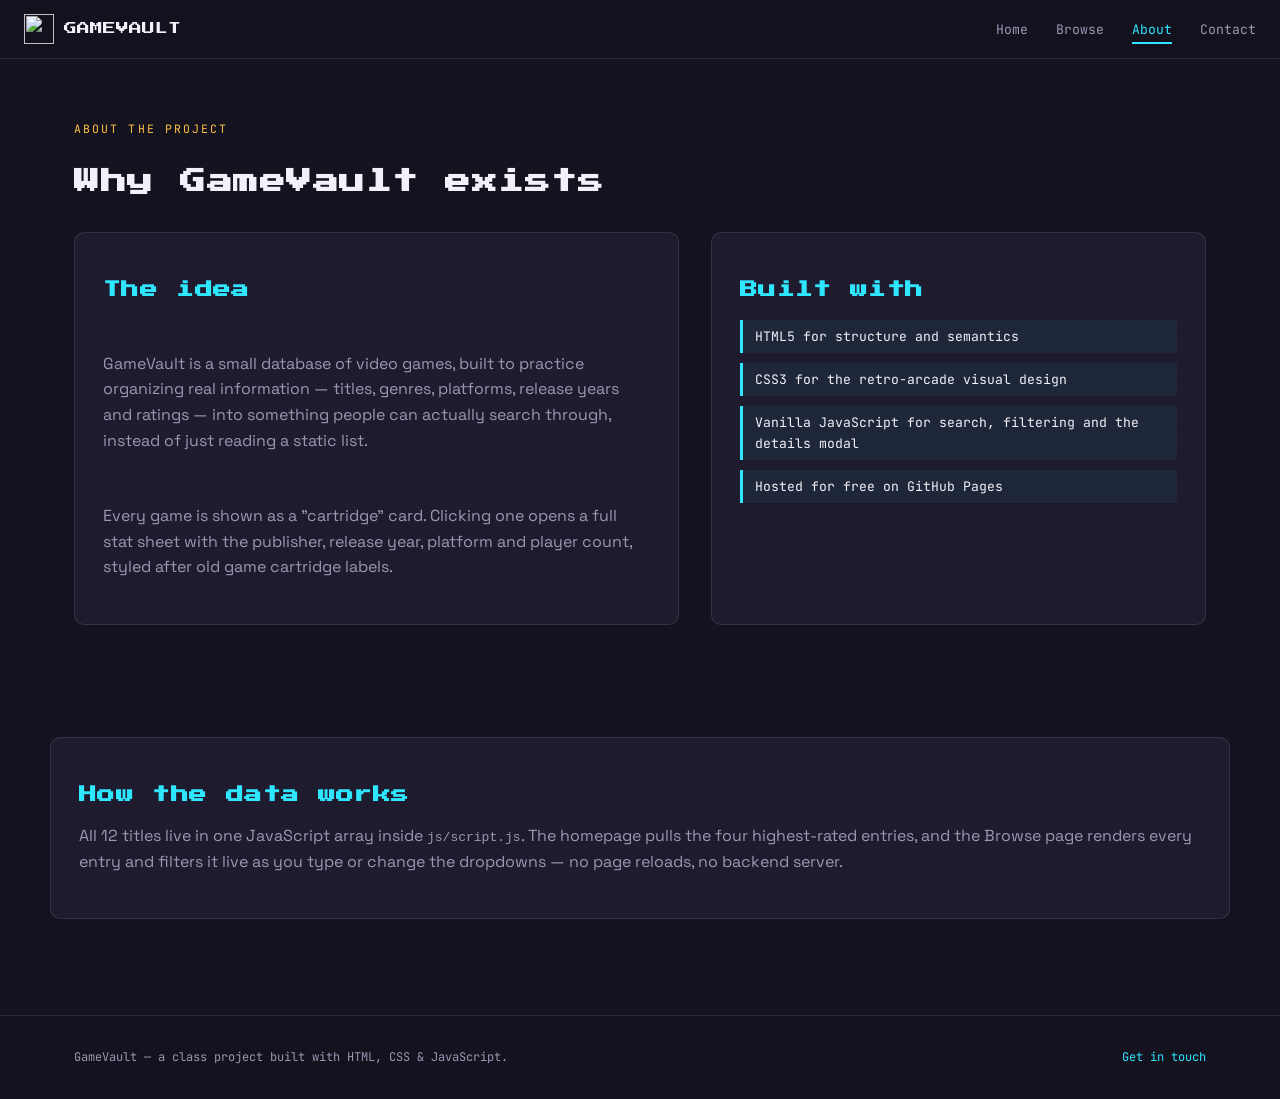
==== about.html @ 5a656e97 "Add files via upload" ====
<!DOCTYPE html>
<html lang="en">
<head>
  <meta charset="UTF-8">
  <meta name="viewport" content="width=device-width, initial-scale=1.0">
  <title>About — GameVault</title>
  <meta name="description" content="What GameVault is, how it was built, and what it's for.">
  <link rel="icon" type="image/svg+xml" href="images/favicon.svg">
  <link rel="preconnect" href="https://fonts.googleapis.com">
  <link rel="preconnect" href="https://fonts.gstatic.com" crossorigin>
  <link href="https://fonts.googleapis.com/css2?family=Press+Start+2P&family=Space+Grotesk:wght@400;500;700&family=JetBrains+Mono:wght@400;600&display=swap" rel="stylesheet">
  <link rel="stylesheet" href="style.css">
</head>
<body>

  <header class="site-header">
    <nav class="nav">
      <a class="nav-brand" href="index.html">
        <img src="images/logo.svg" alt="" width="30" height="30">
        <span>GAMEVAULT</span>
      </a>
      <button class="nav-toggle" id="nav-toggle" aria-expanded="false" aria-controls="nav-links">Menu</button>
      <ul class="nav-links" id="nav-links">
        <li><a href="index.html">Home</a></li>
        <li><a href="games.html">Browse</a></li>
        <li><a href="about.html" aria-current="page">About</a></li>
        <li><a href="contact.html">Contact</a></li>
      </ul>
    </nav>
  </header>

  <main>
    <section>
      <div class="container">
        <span class="eyebrow">About the project</span>
        <h1>Why GameVault exists</h1>

        <div class="two-col" style="margin-top: 32px;">
          <div class="panel stack">
            <h2>The idea</h2>
            <p>GameVault is a small database of video games, built to practice organizing real information — titles, genres, platforms, release years and ratings — into something people can actually search through, instead of just reading a static list.</p>
            <p>Every game is shown as a "cartridge" card. Clicking one opens a full stat sheet with the publisher, release year, platform and player count, styled after old game cartridge labels.</p>
          </div>
          <div class="panel">
            <h2>Built with</h2>
            <ul class="tech-list">
              <li>HTML5 for structure and semantics</li>
              <li>CSS3 for the retro-arcade visual design</li>
              <li>Vanilla JavaScript for search, filtering and the details modal</li>
              <li>Hosted for free on GitHub Pages</li>
            </ul>
          </div>
        </div>
      </div>
    </section>

    <section>
      <div class="container panel">
        <h2>How the data works</h2>
        <p>All 12 titles live in one JavaScript array inside <code>js/script.js</code>. The homepage pulls the four highest-rated entries, and the Browse page renders every entry and filters it live as you type or change the dropdowns — no page reloads, no backend server.</p>
      </div>
    </section>
  </main>

  <footer class="site-footer">
    <div class="container footer-row">
      <span>GameVault — a class project built with HTML, CSS &amp; JavaScript.</span>
      <a href="contact.html">Get in touch</a>
    </div>
  </footer>

  <script src="js/script.js"></script>
</body>
</html>
---- style.css ----
/* =========================================================
   GAMEVAULT — a video game database
   Design: retro-arcade cartridge catalog
   ========================================================= */

:root {
  --bg: #14121F;
  --bg-panel: #1E1B2E;
  --bg-panel-hover: #262238;
  --accent-magenta: #FF3E9A;
  --accent-cyan: #2FE6FF;
  --accent-gold: #FFC145;
  --text: #F2F0F8;
  --text-muted: #9B96B3;
  --border: rgba(242, 240, 248, 0.10);
  --font-display: 'Press Start 2P', monospace;
  --font-body: 'Space Grotesk', system-ui, sans-serif;
  --font-mono: 'JetBrains Mono', monospace;
  --radius: 10px;
}

* { box-sizing: border-box; }

.visually-hidden {
  position: absolute;
  width: 1px;
  height: 1px;
  padding: 0;
  margin: -1px;
  overflow: hidden;
  clip: rect(0, 0, 0, 0);
  white-space: nowrap;
  border: 0;
}

html { scroll-behavior: smooth; }

body {
  margin: 0;
  background: var(--bg);
  color: var(--text);
  font-family: var(--font-body);
  line-height: 1.6;
  position: relative;
  min-height: 100vh;
}

/* subtle CRT scanline atmosphere */
body::before {
  content: "";
  position: fixed;
  inset: 0;
  pointer-events: none;
  z-index: 999;
  background: repeating-linear-gradient(
    to bottom,
    rgba(255, 255, 255, 0.015) 0px,
    rgba(255, 255, 255, 0.015) 1px,
    transparent 1px,
    transparent 3px
  );
  mix-blend-mode: overlay;
}

img, svg { max-width: 100%; display: block; }

a { color: inherit; text-decoration: none; }

h1, h2, h3 {
  font-family: var(--font-display);
  line-height: 1.5;
  letter-spacing: 0.02em;
}

h1 { font-size: 1.6rem; }
h2 { font-size: 1.1rem; color: var(--accent-cyan); }
h3 { font-size: 0.85rem; }

p { color: var(--text-muted); }

.eyebrow {
  font-family: var(--font-mono);
  font-size: 0.72rem;
  letter-spacing: 0.18em;
  text-transform: uppercase;
  color: var(--accent-gold);
}

.container {
  max-width: 1180px;
  margin: 0 auto;
  padding: 0 24px;
}

/* focus visibility for keyboard users */
a:focus-visible,
button:focus-visible,
input:focus-visible,
select:focus-visible {
  outline: 2px solid var(--accent-cyan);
  outline-offset: 3px;
}

@media (prefers-reduced-motion: reduce) {
  * { animation: none !important; transition: none !important; }
  html { scroll-behavior: auto; }
}

/* ---------- Nav ---------- */
.site-header {
  position: sticky;
  top: 0;
  z-index: 100;
  background: rgba(20, 18, 31, 0.92);
  backdrop-filter: blur(6px);
  border-bottom: 1px solid var(--border);
}

.nav {
  display: flex;
  align-items: center;
  justify-content: space-between;
  padding: 14px 24px;
}

.nav-brand {
  display: flex;
  align-items: center;
  gap: 10px;
}

.nav-brand img { width: 30px; height: 30px; }

.nav-brand span {
  font-family: var(--font-display);
  font-size: 0.8rem;
  color: var(--text);
}

.nav-links {
  display: flex;
  gap: 28px;
  list-style: none;
  margin: 0;
  padding: 0;
  font-family: var(--font-mono);
  font-size: 0.82rem;
}

.nav-links a {
  color: var(--text-muted);
  padding-bottom: 4px;
  border-bottom: 2px solid transparent;
  transition: color 0.15s ease, border-color 0.15s ease;
}

.nav-links a:hover,
.nav-links a[aria-current="page"] {
  color: var(--accent-cyan);
  border-color: var(--accent-cyan);
}

.nav-toggle {
  display: none;
  background: none;
  border: 1px solid var(--border);
  border-radius: 6px;
  color: var(--text);
  padding: 6px 10px;
  font-family: var(--font-mono);
}

@media (max-width: 760px) {
  .nav-links {
    position: absolute;
    top: 100%;
    left: 0;
    right: 0;
    background: var(--bg-panel);
    flex-direction: column;
    padding: 16px 24px;
    gap: 16px;
    border-bottom: 1px solid var(--border);
    display: none;
  }
  .nav-links.open { display: flex; }
  .nav-toggle { display: inline-block; }
}

/* ---------- Hero ---------- */
.hero {
  padding: 84px 0 64px;
  position: relative;
  overflow: hidden;
}

.hero::after {
  content: "";
  position: absolute;
  top: -120px;
  right: -120px;
  width: 420px;
  height: 420px;
  background: radial-gradient(circle, rgba(255, 62, 154, 0.22), transparent 70%);
  z-index: 0;
}

.hero .container { position: relative; z-index: 1; }

.hero h1 {
  font-size: clamp(1.8rem, 4vw, 3rem);
  margin: 18px 0 20px;
}

.hero h1 .glow-magenta { color: var(--accent-magenta); }
.hero h1 .glow-cyan { color: var(--accent-cyan); }

.hero p.lead {
  max-width: 560px;
  font-size: 1.05rem;
  color: var(--text-muted);
}

.hero-actions {
  display: flex;
  gap: 16px;
  margin-top: 32px;
  flex-wrap: wrap;
}

.btn {
  font-family: var(--font-mono);
  font-size: 0.85rem;
  padding: 12px 22px;
  border-radius: 6px;
  border: 2px solid transparent;
  cursor: pointer;
  display: inline-flex;
  align-items: center;
  gap: 8px;
  transition: transform 0.15s ease, box-shadow 0.15s ease, background 0.15s ease;
}

.btn:hover { transform: translateY(-2px); }

.btn-primary {
  background: var(--accent-magenta);
  color: #14121F;
}
.btn-primary:hover { box-shadow: 0 0 24px rgba(255, 62, 154, 0.45); }

.btn-outline {
  border-color: var(--accent-cyan);
  color: var(--accent-cyan);
  background: transparent;
}
.btn-outline:hover { background: rgba(47, 230, 255, 0.08); }

.hero-stats {
  display: flex;
  gap: 36px;
  margin-top: 56px;
  flex-wrap: wrap;
}

.hero-stats div { font-family: var(--font-mono); }
.hero-stats strong {
  display: block;
  font-size: 1.6rem;
  color: var(--accent-gold);
}
.hero-stats span {
  font-size: 0.75rem;
  color: var(--text-muted);
  text-transform: uppercase;
  letter-spacing: 0.08em;
}

/* ---------- Section shell ---------- */
section { padding: 56px 0; }

.section-head {
  display: flex;
  justify-content: space-between;
  align-items: flex-end;
  gap: 20px;
  margin-bottom: 32px;
  flex-wrap: wrap;
}

/* ---------- Game cards (cartridge signature element) ---------- */
.game-grid {
  display: grid;
  grid-template-columns: repeat(auto-fill, minmax(240px, 1fr));
  gap: 22px;
}

.cartridge {
  background: var(--bg-panel);
  border: 1px solid var(--border);
  border-radius: 8px 8px 3px 3px;
  position: relative;
  overflow: hidden;
  cursor: pointer;
  transition: transform 0.18s ease, box-shadow 0.18s ease, background 0.18s ease;
  text-align: left;
  padding: 0;
  color: var(--text);
  font-family: var(--font-body);
  width: 100%;
}

.cartridge:hover,
.cartridge:focus-visible {
  transform: translateY(-6px);
  background: var(--bg-panel-hover);
  box-shadow: 0 14px 34px rgba(0, 0, 0, 0.45);
}

.cartridge-label {
  height: 92px;
  display: flex;
  align-items: center;
  justify-content: center;
  position: relative;
}

.cartridge-label::before {
  content: "";
  position: absolute;
  inset: 0;
  opacity: 0.9;
}

.cartridge-notch {
  position: absolute;
  top: 0;
  left: 50%;
  transform: translateX(-50%);
  width: 34px;
  height: 10px;
  background: var(--bg);
  border-radius: 0 0 8px 8px;
}

.cartridge-glyph {
  font-family: var(--font-display);
  font-size: 1.4rem;
  color: rgba(20, 18, 31, 0.85);
  z-index: 1;
}

.cartridge-body { padding: 16px 18px 20px; }

.cartridge-body h3 {
  margin: 0 0 6px;
  font-size: 0.92rem;
  color: var(--text);
}

.cartridge-meta {
  font-family: var(--font-mono);
  font-size: 0.7rem;
  color: var(--text-muted);
  display: flex;
  gap: 10px;
  flex-wrap: wrap;
  margin-bottom: 10px;
}

.tag {
  display: inline-block;
  font-family: var(--font-mono);
  font-size: 0.65rem;
  padding: 3px 8px;
  border-radius: 4px;
  border: 1px solid var(--border);
  color: var(--text-muted);
  text-transform: uppercase;
  letter-spacing: 0.04em;
}

.rating {
  font-family: var(--font-mono);
  font-size: 0.8rem;
  color: var(--accent-gold);
  letter-spacing: 2px;
}

/* genre color coding for the cartridge label */
.g-action { background: linear-gradient(135deg, var(--accent-magenta), #a3236a); }
.g-rpg { background: linear-gradient(135deg, var(--accent-cyan), #157c8c); }
.g-sim { background: linear-gradient(135deg, var(--accent-gold), #a3760d); }
.g-puzzle { background: linear-gradient(135deg, #8b7cf6, #4c3fa8); }
.g-shooter { background: linear-gradient(135deg, #ff6b4a, #a53a20); }
.g-party { background: linear-gradient(135deg, #4ade80, #1f7a44); }
.g-platform { background: linear-gradient(135deg, #f472b6, #a3316b); }
.g-roguelike { background: linear-gradient(135deg, #fb923c, #9a4a10); }

/* ---------- Filter / search bar (games page) ---------- */
.filter-bar {
  display: flex;
  gap: 14px;
  flex-wrap: wrap;
  margin-bottom: 30px;
  background: var(--bg-panel);
  border: 1px solid var(--border);
  border-radius: var(--radius);
  padding: 16px;
}

.filter-bar input,
.filter-bar select {
  background: var(--bg);
  border: 1px solid var(--border);
  color: var(--text);
  font-family: var(--font-mono);
  font-size: 0.85rem;
  padding: 10px 12px;
  border-radius: 6px;
}

.search-field {
  flex: 1 1 220px;
  position: relative;
}

.search-field input { width: 100%; }

.search-field::after {
  content: "›_";
  position: absolute;
  right: 14px;
  top: 50%;
  transform: translateY(-50%);
  color: var(--accent-cyan);
  font-family: var(--font-mono);
  animation: blink 1.1s steps(1) infinite;
  pointer-events: none;
}

@keyframes blink { 50% { opacity: 0; } }

.result-count {
  font-family: var(--font-mono);
  font-size: 0.78rem;
  color: var(--text-muted);
  margin-bottom: 18px;
}

.empty-state {
  text-align: center;
  padding: 60px 20px;
  color: var(--text-muted);
  font-family: var(--font-mono);
  display: none;
}

/* ---------- Modal ---------- */
.modal-overlay {
  position: fixed;
  inset: 0;
  background: rgba(10, 9, 16, 0.78);
  display: none;
  align-items: center;
  justify-content: center;
  z-index: 200;
  padding: 20px;
}

.modal-overlay.open { display: flex; }

.modal {
  background: var(--bg-panel);
  border: 1px solid var(--border);
  border-radius: var(--radius);
  max-width: 520px;
  width: 100%;
  max-height: 85vh;
  overflow-y: auto;
  padding: 28px;
  position: relative;
}

.modal-close {
  position: absolute;
  top: 14px;
  right: 14px;
  background: none;
  border: 1px solid var(--border);
  color: var(--text-muted);
  border-radius: 6px;
  width: 32px;
  height: 32px;
  cursor: pointer;
  font-family: var(--font-mono);
}

.modal-close:hover { color: var(--accent-magenta); border-color: var(--accent-magenta); }

.modal-badge {
  width: 100%;
  height: 70px;
  border-radius: 6px;
  margin-bottom: 18px;
  display: flex;
  align-items: center;
  justify-content: center;
}

.modal h3 { font-size: 1.1rem; margin-bottom: 6px; }

.modal-facts {
  display: grid;
  grid-template-columns: 1fr 1fr;
  gap: 12px;
  margin: 18px 0;
  font-family: var(--font-mono);
  font-size: 0.78rem;
}

.modal-facts dt { color: var(--text-muted); text-transform: uppercase; letter-spacing: 0.05em; font-size: 0.65rem; }
.modal-facts dd { margin: 2px 0 0; color: var(--text); }

/* ---------- About / Contact page bits ---------- */
.panel {
  background: var(--bg-panel);
  border: 1px solid var(--border);
  border-radius: var(--radius);
  padding: 28px;
}

.two-col {
  display: grid;
  grid-template-columns: 1.1fr 0.9fr;
  gap: 32px;
}

@media (max-width: 800px) {
  .two-col { grid-template-columns: 1fr; }
  .modal-facts { grid-template-columns: 1fr; }
}

.stack { display: flex; flex-direction: column; gap: 18px; }

.tech-list {
  list-style: none;
  padding: 0;
  margin: 18px 0 0;
  display: grid;
  gap: 10px;
  font-family: var(--font-mono);
  font-size: 0.82rem;
}

.tech-list li {
  border-left: 3px solid var(--accent-cyan);
  padding: 6px 12px;
  background: rgba(47, 230, 255, 0.05);
}

form.contact-form {
  display: grid;
  gap: 16px;
  margin-top: 8px;
}

.field { display: grid; gap: 6px; }

.field label {
  font-family: var(--font-mono);
  font-size: 0.75rem;
  color: var(--text-muted);
  text-transform: uppercase;
  letter-spacing: 0.05em;
}

.field input,
.field textarea {
  background: var(--bg);
  border: 1px solid var(--border);
  color: var(--text);
  font-family: var(--font-body);
  font-size: 0.95rem;
  padding: 12px 14px;
  border-radius: 6px;
  resize: vertical;
}

.form-note {
  font-family: var(--font-mono);
  font-size: 0.72rem;
  color: var(--text-muted);
  margin-top: 8px;
}

.contact-info {
  display: grid;
  gap: 18px;
}

.contact-info .item strong { display: block; color: var(--accent-gold); font-family: var(--font-mono); font-size: 0.75rem; text-transform: uppercase; letter-spacing: 0.05em; margin-bottom: 4px; }

/* ---------- Footer ---------- */
.site-footer {
  border-top: 1px solid var(--border);
  padding: 32px 0;
  margin-top: 40px;
}

.footer-row {
  display: flex;
  justify-content: space-between;
  align-items: center;
  flex-wrap: wrap;
  gap: 12px;
  font-family: var(--font-mono);
  font-size: 0.75rem;
  color: var(--text-muted);
}

.footer-row a { color: var(--accent-cyan); }
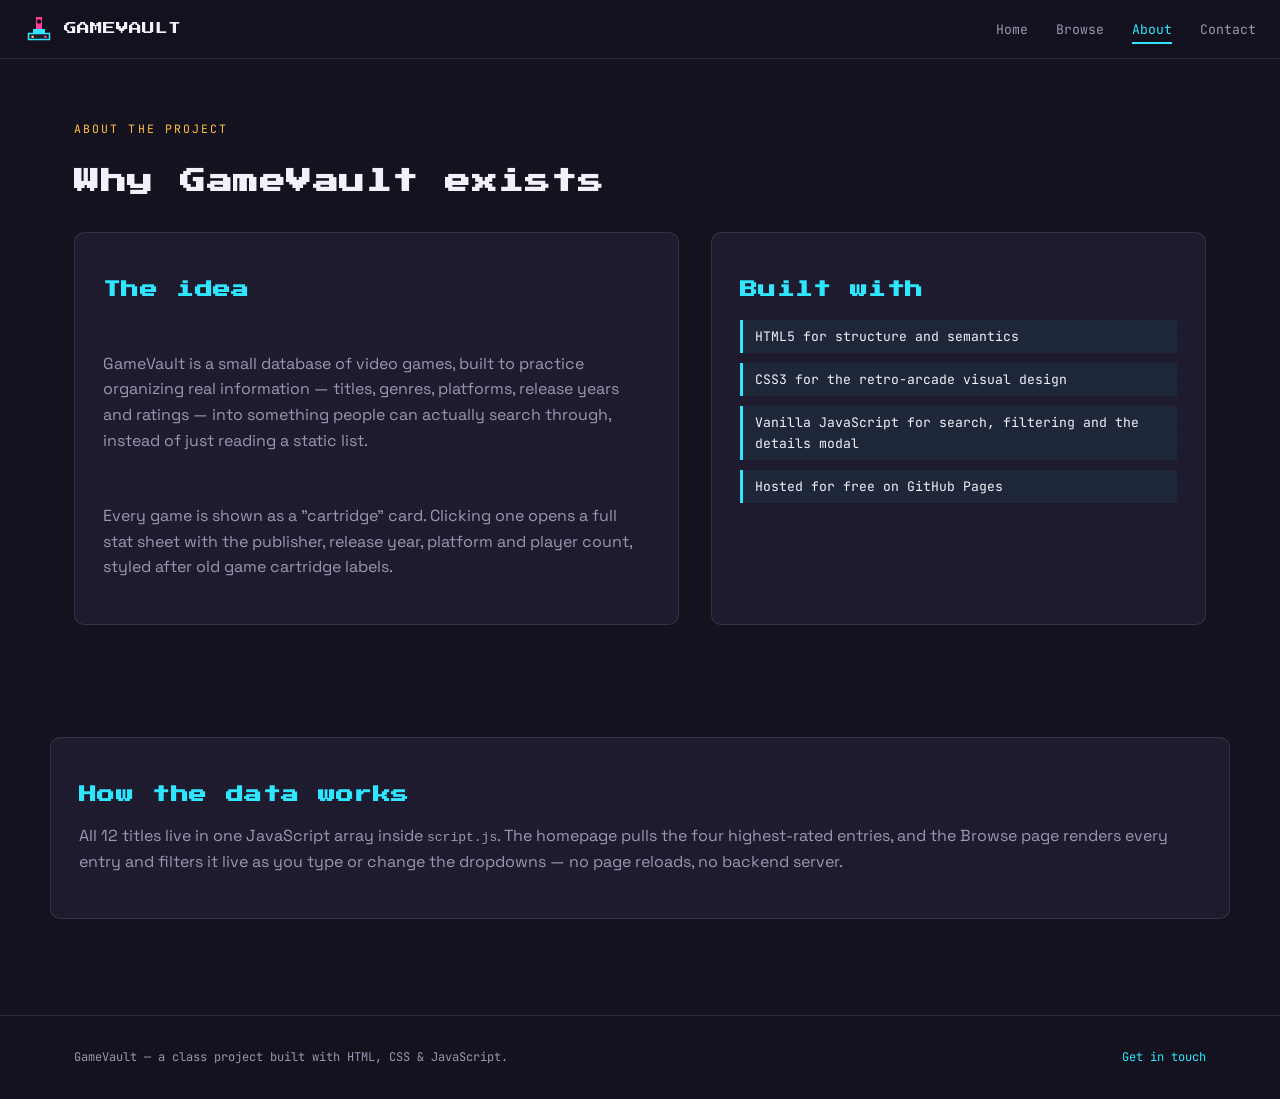
==== commit 95a79d89: "Add files via upload" ====
--- a/about.html
+++ b/about.html
@@ -5,7 +5,7 @@
   <meta name="viewport" content="width=device-width, initial-scale=1.0">
   <title>About — GameVault</title>
   <meta name="description" content="What GameVault is, how it was built, and what it's for.">
-  <link rel="icon" type="image/svg+xml" href="images/favicon.svg">
+  <link rel="icon" type="image/svg+xml" href="data:image/svg+xml,%3Csvg xmlns='http://www.w3.org/2000/svg' viewBox='0 0 40 40'%3E%3Crect width='40' height='40' fill='%2314121F'/%3E%3Crect x='16' y='4' width='8' height='16' fill='%23FF3E9A'/%3E%3Crect x='12' y='20' width='16' height='6' fill='%232FE6FF'/%3E%3Crect x='6' y='26' width='28' height='8' fill='%231E1B2E' stroke='%232FE6FF' stroke-width='2'/%3E%3Crect x='10' y='29' width='3' height='3' fill='%23FFC145'/%3E%3Crect x='27' y='29' width='3' height='3' fill='%23FF3E9A'/%3E%3C/svg%3E">
   <link rel="preconnect" href="https://fonts.googleapis.com">
   <link rel="preconnect" href="https://fonts.gstatic.com" crossorigin>
   <link href="https://fonts.googleapis.com/css2?family=Press+Start+2P&family=Space+Grotesk:wght@400;500;700&family=JetBrains+Mono:wght@400;600&display=swap" rel="stylesheet">
@@ -16,7 +16,14 @@
   <header class="site-header">
     <nav class="nav">
       <a class="nav-brand" href="index.html">
-        <img src="images/logo.svg" alt="" width="30" height="30">
+        <svg width="30" height="30" viewBox="0 0 40 40" xmlns="http://www.w3.org/2000/svg" aria-hidden="true">
+          <rect x="16" y="4" width="8" height="16" fill="#FF3E9A"/>
+          <rect x="12" y="20" width="16" height="6" fill="#2FE6FF"/>
+          <rect x="6" y="26" width="28" height="8" fill="#1E1B2E" stroke="#2FE6FF" stroke-width="2"/>
+          <rect x="10" y="29" width="3" height="3" fill="#FFC145"/>
+          <rect x="27" y="29" width="3" height="3" fill="#FF3E9A"/>
+          <circle cx="20" cy="10" r="3" fill="#14121F"/>
+        </svg>
         <span>GAMEVAULT</span>
       </a>
       <button class="nav-toggle" id="nav-toggle" aria-expanded="false" aria-controls="nav-links">Menu</button>
@@ -57,7 +64,7 @@
     <section>
       <div class="container panel">
         <h2>How the data works</h2>
-        <p>All 12 titles live in one JavaScript array inside <code>js/script.js</code>. The homepage pulls the four highest-rated entries, and the Browse page renders every entry and filters it live as you type or change the dropdowns — no page reloads, no backend server.</p>
+        <p>All 12 titles live in one JavaScript array inside <code>script.js</code>. The homepage pulls the four highest-rated entries, and the Browse page renders every entry and filters it live as you type or change the dropdowns — no page reloads, no backend server.</p>
       </div>
     </section>
   </main>
@@ -69,6 +76,6 @@
     </div>
   </footer>
 
-  <script src="js/script.js"></script>
+  <script src="script.js"></script>
 </body>
 </html>
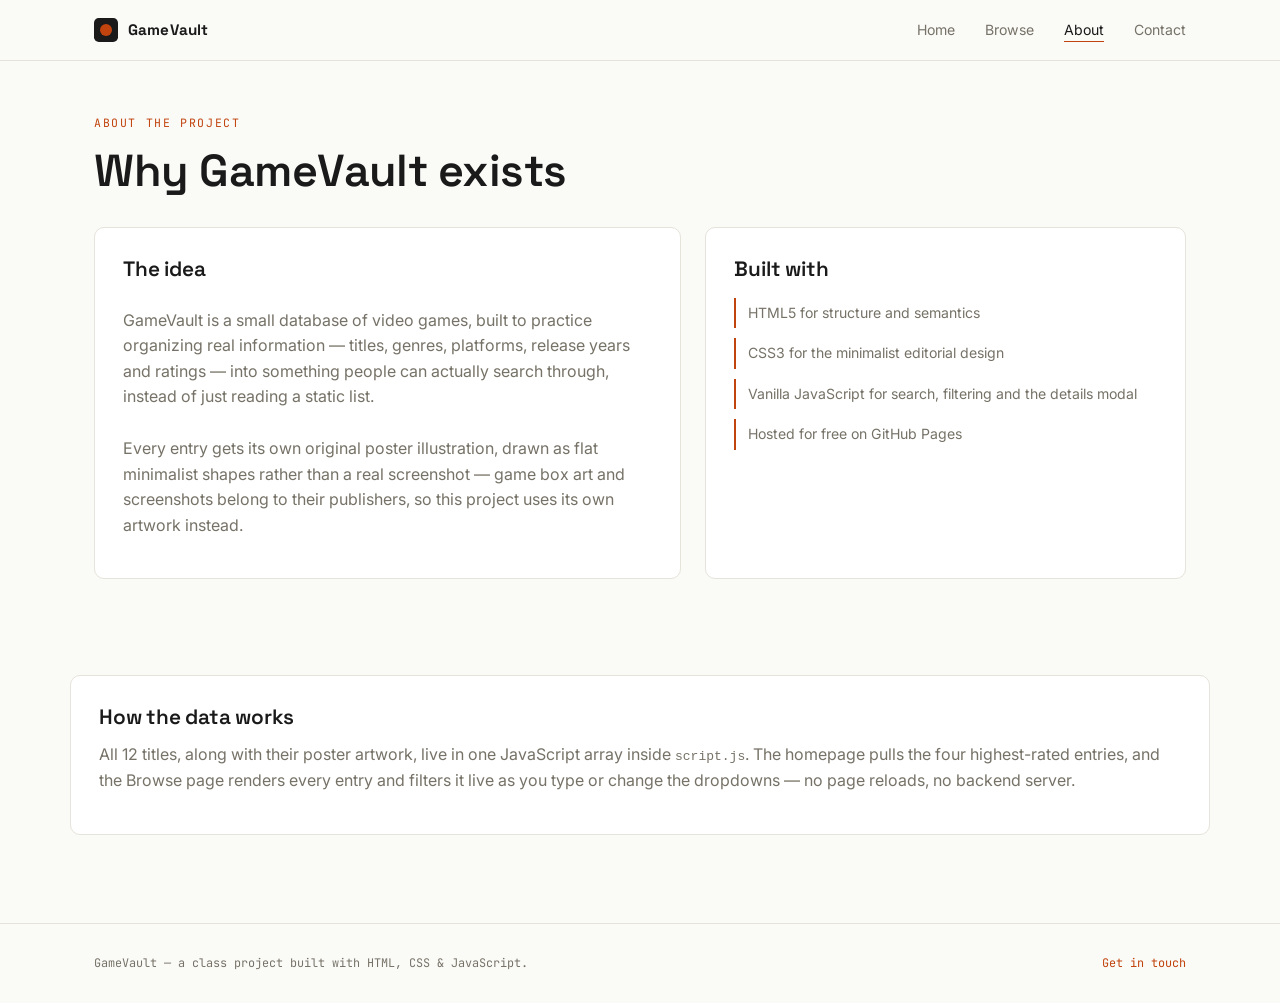
==== commit 61c1cbb4: "Add files via upload" ====
--- a/about.html
+++ b/about.html
@@ -5,10 +5,10 @@
   <meta name="viewport" content="width=device-width, initial-scale=1.0">
   <title>About — GameVault</title>
   <meta name="description" content="What GameVault is, how it was built, and what it's for.">
-  <link rel="icon" type="image/svg+xml" href="data:image/svg+xml,%3Csvg xmlns='http://www.w3.org/2000/svg' viewBox='0 0 40 40'%3E%3Crect width='40' height='40' fill='%2314121F'/%3E%3Crect x='16' y='4' width='8' height='16' fill='%23FF3E9A'/%3E%3Crect x='12' y='20' width='16' height='6' fill='%232FE6FF'/%3E%3Crect x='6' y='26' width='28' height='8' fill='%231E1B2E' stroke='%232FE6FF' stroke-width='2'/%3E%3Crect x='10' y='29' width='3' height='3' fill='%23FFC145'/%3E%3Crect x='27' y='29' width='3' height='3' fill='%23FF3E9A'/%3E%3C/svg%3E">
+  <link rel="icon" type="image/svg+xml" href="data:image/svg+xml,%3Csvg xmlns='http://www.w3.org/2000/svg' viewBox='0 0 40 40'%3E%3Crect width='40' height='40' rx='6' fill='%231A1A1A'/%3E%3Ccircle cx='20' cy='20' r='10' fill='%23C1440E'/%3E%3C/svg%3E">
   <link rel="preconnect" href="https://fonts.googleapis.com">
   <link rel="preconnect" href="https://fonts.gstatic.com" crossorigin>
-  <link href="https://fonts.googleapis.com/css2?family=Press+Start+2P&family=Space+Grotesk:wght@400;500;700&family=JetBrains+Mono:wght@400;600&display=swap" rel="stylesheet">
+  <link href="https://fonts.googleapis.com/css2?family=Inter:wght@400;500;600&family=Space+Grotesk:wght@500;600;700&family=JetBrains+Mono:wght@400;500&display=swap" rel="stylesheet">
   <link rel="stylesheet" href="style.css">
 </head>
 <body>
@@ -16,15 +16,11 @@
   <header class="site-header">
     <nav class="nav">
       <a class="nav-brand" href="index.html">
-        <svg width="30" height="30" viewBox="0 0 40 40" xmlns="http://www.w3.org/2000/svg" aria-hidden="true">
-          <rect x="16" y="4" width="8" height="16" fill="#FF3E9A"/>
-          <rect x="12" y="20" width="16" height="6" fill="#2FE6FF"/>
-          <rect x="6" y="26" width="28" height="8" fill="#1E1B2E" stroke="#2FE6FF" stroke-width="2"/>
-          <rect x="10" y="29" width="3" height="3" fill="#FFC145"/>
-          <rect x="27" y="29" width="3" height="3" fill="#FF3E9A"/>
-          <circle cx="20" cy="10" r="3" fill="#14121F"/>
+        <svg viewBox="0 0 40 40" xmlns="http://www.w3.org/2000/svg" aria-hidden="true">
+          <rect width="40" height="40" rx="8" fill="#1A1A1A"/>
+          <circle cx="20" cy="20" r="10" fill="#C1440E"/>
         </svg>
-        <span>GAMEVAULT</span>
+        <span>GameVault</span>
       </a>
       <button class="nav-toggle" id="nav-toggle" aria-expanded="false" aria-controls="nav-links">Menu</button>
       <ul class="nav-links" id="nav-links">
@@ -42,17 +38,17 @@
         <span class="eyebrow">About the project</span>
         <h1>Why GameVault exists</h1>
 
-        <div class="two-col" style="margin-top: 32px;">
+        <div class="two-col" style="margin-top: 28px;">
           <div class="panel stack">
             <h2>The idea</h2>
             <p>GameVault is a small database of video games, built to practice organizing real information — titles, genres, platforms, release years and ratings — into something people can actually search through, instead of just reading a static list.</p>
-            <p>Every game is shown as a "cartridge" card. Clicking one opens a full stat sheet with the publisher, release year, platform and player count, styled after old game cartridge labels.</p>
+            <p>Every entry gets its own original poster illustration, drawn as flat minimalist shapes rather than a real screenshot — game box art and screenshots belong to their publishers, so this project uses its own artwork instead.</p>
           </div>
           <div class="panel">
             <h2>Built with</h2>
             <ul class="tech-list">
               <li>HTML5 for structure and semantics</li>
-              <li>CSS3 for the retro-arcade visual design</li>
+              <li>CSS3 for the minimalist editorial design</li>
               <li>Vanilla JavaScript for search, filtering and the details modal</li>
               <li>Hosted for free on GitHub Pages</li>
             </ul>
@@ -64,7 +60,7 @@
     <section>
       <div class="container panel">
         <h2>How the data works</h2>
-        <p>All 12 titles live in one JavaScript array inside <code>script.js</code>. The homepage pulls the four highest-rated entries, and the Browse page renders every entry and filters it live as you type or change the dropdowns — no page reloads, no backend server.</p>
+        <p>All 12 titles, along with their poster artwork, live in one JavaScript array inside <code>script.js</code>. The homepage pulls the four highest-rated entries, and the Browse page renders every entry and filters it live as you type or change the dropdowns — no page reloads, no backend server.</p>
       </div>
     </section>
   </main>
--- a/style.css
+++ b/style.css
@@ -1,22 +1,19 @@
 /* =========================================================
-   GAMEVAULT — a video game database
-   Design: retro-arcade cartridge catalog
+   GAMEVAULT — minimalist edition
+   Editorial poster-gallery design
    ========================================================= */
 
 :root {
-  --bg: #14121F;
-  --bg-panel: #1E1B2E;
-  --bg-panel-hover: #262238;
-  --accent-magenta: #FF3E9A;
-  --accent-cyan: #2FE6FF;
-  --accent-gold: #FFC145;
-  --text: #F2F0F8;
-  --text-muted: #9B96B3;
-  --border: rgba(242, 240, 248, 0.10);
-  --font-display: 'Press Start 2P', monospace;
-  --font-body: 'Space Grotesk', system-ui, sans-serif;
+  --bg: #FAFAF7;
+  --surface: #FFFFFF;
+  --ink: #1A1A1A;
+  --muted: #767267;
+  --accent: #C1440E;
+  --border: #E6E3DA;
+  --font-display: 'Space Grotesk', system-ui, sans-serif;
+  --font-body: 'Inter', system-ui, -apple-system, sans-serif;
   --font-mono: 'JetBrains Mono', monospace;
-  --radius: 10px;
+  --radius: 6px;
 }
 
 * { box-sizing: border-box; }
@@ -38,66 +35,50 @@
 body {
   margin: 0;
   background: var(--bg);
-  color: var(--text);
+  color: var(--ink);
   font-family: var(--font-body);
   line-height: 1.6;
-  position: relative;
   min-height: 100vh;
 }
 
-/* subtle CRT scanline atmosphere */
-body::before {
-  content: "";
-  position: fixed;
-  inset: 0;
-  pointer-events: none;
-  z-index: 999;
-  background: repeating-linear-gradient(
-    to bottom,
-    rgba(255, 255, 255, 0.015) 0px,
-    rgba(255, 255, 255, 0.015) 1px,
-    transparent 1px,
-    transparent 3px
-  );
-  mix-blend-mode: overlay;
-}
-
 img, svg { max-width: 100%; display: block; }
-
 a { color: inherit; text-decoration: none; }
 
 h1, h2, h3 {
   font-family: var(--font-display);
-  line-height: 1.5;
-  letter-spacing: 0.02em;
-}
-
-h1 { font-size: 1.6rem; }
-h2 { font-size: 1.1rem; color: var(--accent-cyan); }
-h3 { font-size: 0.85rem; }
-
-p { color: var(--text-muted); }
+  font-weight: 600;
+  line-height: 1.25;
+  letter-spacing: -0.01em;
+  margin: 0 0 12px;
+}
+
+h1 { font-size: clamp(1.9rem, 3.6vw, 2.8rem); }
+h2 { font-size: 1.3rem; }
+h3 { font-size: 1rem; }
+
+p { color: var(--muted); margin: 0 0 12px; }
 
 .eyebrow {
   font-family: var(--font-mono);
   font-size: 0.72rem;
-  letter-spacing: 0.18em;
+  letter-spacing: 0.14em;
   text-transform: uppercase;
-  color: var(--accent-gold);
+  color: var(--accent);
+  display: inline-block;
+  margin-bottom: 10px;
 }
 
 .container {
-  max-width: 1180px;
+  max-width: 1140px;
   margin: 0 auto;
   padding: 0 24px;
 }
 
-/* focus visibility for keyboard users */
 a:focus-visible,
 button:focus-visible,
 input:focus-visible,
 select:focus-visible {
-  outline: 2px solid var(--accent-cyan);
+  outline: 2px solid var(--accent);
   outline-offset: 3px;
 }
 
@@ -111,7 +92,7 @@
   position: sticky;
   top: 0;
   z-index: 100;
-  background: rgba(20, 18, 31, 0.92);
+  background: rgba(250, 250, 247, 0.92);
   backdrop-filter: blur(6px);
   border-bottom: 1px solid var(--border);
 }
@@ -120,7 +101,9 @@
   display: flex;
   align-items: center;
   justify-content: space-between;
-  padding: 14px 24px;
+  padding: 18px 24px;
+  max-width: 1140px;
+  margin: 0 auto;
 }
 
 .nav-brand {
@@ -129,45 +112,46 @@
   gap: 10px;
 }
 
-.nav-brand img { width: 30px; height: 30px; }
+.nav-brand svg { width: 24px; height: 24px; }
 
 .nav-brand span {
   font-family: var(--font-display);
-  font-size: 0.8rem;
-  color: var(--text);
+  font-weight: 700;
+  font-size: 0.95rem;
+  letter-spacing: 0.01em;
 }
 
 .nav-links {
   display: flex;
-  gap: 28px;
+  gap: 30px;
   list-style: none;
   margin: 0;
   padding: 0;
-  font-family: var(--font-mono);
-  font-size: 0.82rem;
+  font-size: 0.88rem;
 }
 
 .nav-links a {
-  color: var(--text-muted);
-  padding-bottom: 4px;
-  border-bottom: 2px solid transparent;
+  color: var(--muted);
+  padding-bottom: 3px;
+  border-bottom: 1px solid transparent;
   transition: color 0.15s ease, border-color 0.15s ease;
 }
 
 .nav-links a:hover,
 .nav-links a[aria-current="page"] {
-  color: var(--accent-cyan);
-  border-color: var(--accent-cyan);
+  color: var(--ink);
+  border-color: var(--accent);
 }
 
 .nav-toggle {
   display: none;
   background: none;
   border: 1px solid var(--border);
-  border-radius: 6px;
-  color: var(--text);
-  padding: 6px 10px;
-  font-family: var(--font-mono);
+  border-radius: var(--radius);
+  color: var(--ink);
+  padding: 6px 12px;
+  font-family: var(--font-body);
+  font-size: 0.85rem;
 }
 
 @media (max-width: 760px) {
@@ -176,9 +160,9 @@
     top: 100%;
     left: 0;
     right: 0;
-    background: var(--bg-panel);
+    background: var(--surface);
     flex-direction: column;
-    padding: 16px 24px;
+    padding: 18px 24px;
     gap: 16px;
     border-bottom: 1px solid var(--border);
     display: none;
@@ -188,271 +172,171 @@
 }
 
 /* ---------- Hero ---------- */
-.hero {
-  padding: 84px 0 64px;
-  position: relative;
-  overflow: hidden;
-}
-
-.hero::after {
-  content: "";
-  position: absolute;
-  top: -120px;
-  right: -120px;
-  width: 420px;
-  height: 420px;
-  background: radial-gradient(circle, rgba(255, 62, 154, 0.22), transparent 70%);
-  z-index: 0;
-}
-
-.hero .container { position: relative; z-index: 1; }
-
-.hero h1 {
-  font-size: clamp(1.8rem, 4vw, 3rem);
-  margin: 18px 0 20px;
-}
-
-.hero h1 .glow-magenta { color: var(--accent-magenta); }
-.hero h1 .glow-cyan { color: var(--accent-cyan); }
+.hero { padding: 72px 0 56px; }
+
+.hero h1 { max-width: 640px; }
 
 .hero p.lead {
-  max-width: 560px;
+  max-width: 520px;
   font-size: 1.05rem;
-  color: var(--text-muted);
 }
 
 .hero-actions {
   display: flex;
-  gap: 16px;
-  margin-top: 32px;
+  gap: 14px;
+  margin-top: 28px;
   flex-wrap: wrap;
 }
 
 .btn {
-  font-family: var(--font-mono);
-  font-size: 0.85rem;
-  padding: 12px 22px;
-  border-radius: 6px;
-  border: 2px solid transparent;
+  font-family: var(--font-body);
+  font-weight: 500;
+  font-size: 0.9rem;
+  padding: 11px 22px;
+  border-radius: var(--radius);
+  border: 1px solid transparent;
   cursor: pointer;
   display: inline-flex;
   align-items: center;
   gap: 8px;
-  transition: transform 0.15s ease, box-shadow 0.15s ease, background 0.15s ease;
-}
-
-.btn:hover { transform: translateY(-2px); }
+  transition: background 0.15s ease, color 0.15s ease, border-color 0.15s ease;
+}
 
 .btn-primary {
-  background: var(--accent-magenta);
-  color: #14121F;
-}
-.btn-primary:hover { box-shadow: 0 0 24px rgba(255, 62, 154, 0.45); }
+  background: var(--ink);
+  color: var(--bg);
+}
+.btn-primary:hover { background: var(--accent); }
 
 .btn-outline {
-  border-color: var(--accent-cyan);
-  color: var(--accent-cyan);
+  border-color: var(--border);
+  color: var(--ink);
   background: transparent;
 }
-.btn-outline:hover { background: rgba(47, 230, 255, 0.08); }
+.btn-outline:hover { border-color: var(--ink); }
 
 .hero-stats {
   display: flex;
-  gap: 36px;
-  margin-top: 56px;
+  gap: 40px;
+  margin-top: 48px;
   flex-wrap: wrap;
-}
-
-.hero-stats div { font-family: var(--font-mono); }
-.hero-stats strong {
+  border-top: 1px solid var(--border);
+  padding-top: 24px;
+}
+
+.hero-stats div strong {
   display: block;
-  font-size: 1.6rem;
-  color: var(--accent-gold);
-}
-.hero-stats span {
-  font-size: 0.75rem;
-  color: var(--text-muted);
-  text-transform: uppercase;
-  letter-spacing: 0.08em;
+  font-family: var(--font-display);
+  font-size: 1.4rem;
+}
+.hero-stats div span {
+  font-size: 0.78rem;
+  color: var(--muted);
 }
 
 /* ---------- Section shell ---------- */
-section { padding: 56px 0; }
+section { padding: 48px 0; }
 
 .section-head {
   display: flex;
   justify-content: space-between;
   align-items: flex-end;
   gap: 20px;
-  margin-bottom: 32px;
+  margin-bottom: 28px;
   flex-wrap: wrap;
 }
 
-/* ---------- Game cards (cartridge signature element) ---------- */
+.section-head h2 { margin: 0; }
+
+/* ---------- Poster cards ---------- */
 .game-grid {
   display: grid;
-  grid-template-columns: repeat(auto-fill, minmax(240px, 1fr));
-  gap: 22px;
-}
-
-.cartridge {
-  background: var(--bg-panel);
+  grid-template-columns: repeat(auto-fill, minmax(220px, 1fr));
+  gap: 26px 22px;
+}
+
+.poster-card {
+  background: none;
+  border: none;
+  padding: 0;
+  text-align: left;
+  cursor: pointer;
+  font-family: var(--font-body);
+  color: var(--ink);
+  width: 100%;
+}
+
+.poster-frame {
+  aspect-ratio: 3 / 4;
+  border-radius: var(--radius);
+  overflow: hidden;
   border: 1px solid var(--border);
-  border-radius: 8px 8px 3px 3px;
-  position: relative;
-  overflow: hidden;
-  cursor: pointer;
-  transition: transform 0.18s ease, box-shadow 0.18s ease, background 0.18s ease;
-  text-align: left;
-  padding: 0;
-  color: var(--text);
-  font-family: var(--font-body);
-  width: 100%;
-}
-
-.cartridge:hover,
-.cartridge:focus-visible {
-  transform: translateY(-6px);
-  background: var(--bg-panel-hover);
-  box-shadow: 0 14px 34px rgba(0, 0, 0, 0.45);
-}
-
-.cartridge-label {
-  height: 92px;
+  transition: transform 0.18s ease, box-shadow 0.18s ease;
+}
+
+.poster-frame svg { width: 100%; height: 100%; }
+
+.poster-card:hover .poster-frame,
+.poster-card:focus-visible .poster-frame {
+  transform: translateY(-4px);
+  box-shadow: 0 10px 28px rgba(26, 26, 26, 0.12);
+}
+
+.poster-info { padding: 12px 2px 0; }
+
+.poster-info h3 {
+  font-size: 0.92rem;
+  font-weight: 600;
+  margin: 0 0 4px;
+}
+
+.poster-meta {
+  font-family: var(--font-mono);
+  font-size: 0.72rem;
+  color: var(--muted);
   display: flex;
   align-items: center;
-  justify-content: center;
-  position: relative;
-}
-
-.cartridge-label::before {
-  content: "";
-  position: absolute;
-  inset: 0;
-  opacity: 0.9;
-}
-
-.cartridge-notch {
-  position: absolute;
-  top: 0;
-  left: 50%;
-  transform: translateX(-50%);
-  width: 34px;
-  height: 10px;
-  background: var(--bg);
-  border-radius: 0 0 8px 8px;
-}
-
-.cartridge-glyph {
-  font-family: var(--font-display);
-  font-size: 1.4rem;
-  color: rgba(20, 18, 31, 0.85);
-  z-index: 1;
-}
-
-.cartridge-body { padding: 16px 18px 20px; }
-
-.cartridge-body h3 {
-  margin: 0 0 6px;
-  font-size: 0.92rem;
-  color: var(--text);
-}
-
-.cartridge-meta {
-  font-family: var(--font-mono);
-  font-size: 0.7rem;
-  color: var(--text-muted);
-  display: flex;
-  gap: 10px;
+  gap: 8px;
   flex-wrap: wrap;
-  margin-bottom: 10px;
-}
-
-.tag {
-  display: inline-block;
-  font-family: var(--font-mono);
-  font-size: 0.65rem;
-  padding: 3px 8px;
-  border-radius: 4px;
-  border: 1px solid var(--border);
-  color: var(--text-muted);
-  text-transform: uppercase;
-  letter-spacing: 0.04em;
-}
-
-.rating {
-  font-family: var(--font-mono);
-  font-size: 0.8rem;
-  color: var(--accent-gold);
-  letter-spacing: 2px;
-}
-
-/* genre color coding for the cartridge label */
-.g-action { background: linear-gradient(135deg, var(--accent-magenta), #a3236a); }
-.g-rpg { background: linear-gradient(135deg, var(--accent-cyan), #157c8c); }
-.g-sim { background: linear-gradient(135deg, var(--accent-gold), #a3760d); }
-.g-puzzle { background: linear-gradient(135deg, #8b7cf6, #4c3fa8); }
-.g-shooter { background: linear-gradient(135deg, #ff6b4a, #a53a20); }
-.g-party { background: linear-gradient(135deg, #4ade80, #1f7a44); }
-.g-platform { background: linear-gradient(135deg, #f472b6, #a3316b); }
-.g-roguelike { background: linear-gradient(135deg, #fb923c, #9a4a10); }
-
-/* ---------- Filter / search bar (games page) ---------- */
+}
+
+.poster-meta .rating { color: var(--accent); }
+
+/* ---------- Filter bar ---------- */
 .filter-bar {
   display: flex;
-  gap: 14px;
+  gap: 12px;
   flex-wrap: wrap;
-  margin-bottom: 30px;
-  background: var(--bg-panel);
-  border: 1px solid var(--border);
-  border-radius: var(--radius);
-  padding: 16px;
+  margin-bottom: 26px;
+  padding-bottom: 22px;
+  border-bottom: 1px solid var(--border);
 }
 
 .filter-bar input,
 .filter-bar select {
-  background: var(--bg);
+  background: var(--surface);
   border: 1px solid var(--border);
-  color: var(--text);
-  font-family: var(--font-mono);
-  font-size: 0.85rem;
+  color: var(--ink);
+  font-family: var(--font-body);
+  font-size: 0.88rem;
   padding: 10px 12px;
-  border-radius: 6px;
-}
-
-.search-field {
-  flex: 1 1 220px;
-  position: relative;
-}
-
+  border-radius: var(--radius);
+}
+
+.search-field { flex: 1 1 220px; }
 .search-field input { width: 100%; }
 
-.search-field::after {
-  content: "›_";
-  position: absolute;
-  right: 14px;
-  top: 50%;
-  transform: translateY(-50%);
-  color: var(--accent-cyan);
-  font-family: var(--font-mono);
-  animation: blink 1.1s steps(1) infinite;
-  pointer-events: none;
-}
-
-@keyframes blink { 50% { opacity: 0; } }
-
 .result-count {
   font-family: var(--font-mono);
-  font-size: 0.78rem;
-  color: var(--text-muted);
-  margin-bottom: 18px;
+  font-size: 0.76rem;
+  color: var(--muted);
+  margin-bottom: 20px;
 }
 
 .empty-state {
   text-align: center;
   padding: 60px 20px;
-  color: var(--text-muted);
-  font-family: var(--font-mono);
+  color: var(--muted);
   display: none;
 }
 
@@ -460,7 +344,7 @@
 .modal-overlay {
   position: fixed;
   inset: 0;
-  background: rgba(10, 9, 16, 0.78);
+  background: rgba(26, 26, 26, 0.55);
   display: none;
   align-items: center;
   justify-content: center;
@@ -471,69 +355,84 @@
 .modal-overlay.open { display: flex; }
 
 .modal {
-  background: var(--bg-panel);
-  border: 1px solid var(--border);
-  border-radius: var(--radius);
+  background: var(--surface);
+  border-radius: 10px;
   max-width: 520px;
   width: 100%;
   max-height: 85vh;
   overflow-y: auto;
-  padding: 28px;
   position: relative;
-}
+  display: grid;
+  grid-template-columns: 160px 1fr;
+  gap: 0;
+}
+
+@media (max-width: 560px) {
+  .modal { grid-template-columns: 1fr; }
+}
+
+.modal-poster {
+  aspect-ratio: 3 / 4;
+}
+.modal-poster svg { width: 100%; height: 100%; }
+
+.modal-body { padding: 26px 26px 26px 20px; position: relative; }
 
 .modal-close {
   position: absolute;
-  top: 14px;
-  right: 14px;
-  background: none;
+  top: 12px;
+  right: 12px;
+  background: var(--surface);
   border: 1px solid var(--border);
-  color: var(--text-muted);
-  border-radius: 6px;
-  width: 32px;
-  height: 32px;
+  color: var(--muted);
+  border-radius: 50%;
+  width: 30px;
+  height: 30px;
   cursor: pointer;
-  font-family: var(--font-mono);
-}
-
-.modal-close:hover { color: var(--accent-magenta); border-color: var(--accent-magenta); }
-
-.modal-badge {
-  width: 100%;
-  height: 70px;
-  border-radius: 6px;
-  margin-bottom: 18px;
-  display: flex;
-  align-items: center;
-  justify-content: center;
-}
-
-.modal h3 { font-size: 1.1rem; margin-bottom: 6px; }
+  font-size: 0.85rem;
+}
+.modal-close:hover { color: var(--accent); border-color: var(--accent); }
+
+.modal-body h3 { font-size: 1.15rem; margin: 4px 0 6px; padding-right: 30px; }
+
+.modal-body .rating {
+  font-family: var(--font-mono);
+  color: var(--accent);
+  font-size: 0.85rem;
+  margin-bottom: 10px;
+}
 
 .modal-facts {
   display: grid;
   grid-template-columns: 1fr 1fr;
   gap: 12px;
-  margin: 18px 0;
-  font-family: var(--font-mono);
-  font-size: 0.78rem;
-}
-
-.modal-facts dt { color: var(--text-muted); text-transform: uppercase; letter-spacing: 0.05em; font-size: 0.65rem; }
-.modal-facts dd { margin: 2px 0 0; color: var(--text); }
-
-/* ---------- About / Contact page bits ---------- */
+  margin: 16px 0 0;
+  font-size: 0.82rem;
+  border-top: 1px solid var(--border);
+  padding-top: 16px;
+}
+
+.modal-facts dt {
+  font-family: var(--font-mono);
+  color: var(--muted);
+  text-transform: uppercase;
+  letter-spacing: 0.04em;
+  font-size: 0.65rem;
+}
+.modal-facts dd { margin: 2px 0 0; color: var(--ink); }
+
+/* ---------- About / Contact ---------- */
 .panel {
-  background: var(--bg-panel);
+  background: var(--surface);
   border: 1px solid var(--border);
-  border-radius: var(--radius);
+  border-radius: 10px;
   padding: 28px;
 }
 
 .two-col {
   display: grid;
   grid-template-columns: 1.1fr 0.9fr;
-  gap: 32px;
+  gap: 24px;
 }
 
 @media (max-width: 800px) {
@@ -541,22 +440,21 @@
   .modal-facts { grid-template-columns: 1fr; }
 }
 
-.stack { display: flex; flex-direction: column; gap: 18px; }
+.stack { display: flex; flex-direction: column; gap: 14px; }
 
 .tech-list {
   list-style: none;
   padding: 0;
-  margin: 18px 0 0;
+  margin: 16px 0 0;
   display: grid;
   gap: 10px;
-  font-family: var(--font-mono);
-  font-size: 0.82rem;
+  font-size: 0.88rem;
 }
 
 .tech-list li {
-  border-left: 3px solid var(--accent-cyan);
-  padding: 6px 12px;
-  background: rgba(47, 230, 255, 0.05);
+  border-left: 2px solid var(--accent);
+  padding: 4px 12px;
+  color: var(--muted);
 }
 
 form.contact-form {
@@ -569,8 +467,8 @@
 
 .field label {
   font-family: var(--font-mono);
-  font-size: 0.75rem;
-  color: var(--text-muted);
+  font-size: 0.72rem;
+  color: var(--muted);
   text-transform: uppercase;
   letter-spacing: 0.05em;
 }
@@ -579,32 +477,37 @@
 .field textarea {
   background: var(--bg);
   border: 1px solid var(--border);
-  color: var(--text);
+  color: var(--ink);
   font-family: var(--font-body);
   font-size: 0.95rem;
   padding: 12px 14px;
-  border-radius: 6px;
+  border-radius: var(--radius);
   resize: vertical;
 }
 
 .form-note {
   font-family: var(--font-mono);
   font-size: 0.72rem;
-  color: var(--text-muted);
-  margin-top: 8px;
-}
-
-.contact-info {
-  display: grid;
-  gap: 18px;
-}
-
-.contact-info .item strong { display: block; color: var(--accent-gold); font-family: var(--font-mono); font-size: 0.75rem; text-transform: uppercase; letter-spacing: 0.05em; margin-bottom: 4px; }
+  color: var(--muted);
+  margin-top: 6px;
+}
+
+.contact-info { display: grid; gap: 18px; }
+
+.contact-info .item strong {
+  display: block;
+  color: var(--accent);
+  font-family: var(--font-mono);
+  font-size: 0.72rem;
+  text-transform: uppercase;
+  letter-spacing: 0.05em;
+  margin-bottom: 4px;
+}
 
 /* ---------- Footer ---------- */
 .site-footer {
   border-top: 1px solid var(--border);
-  padding: 32px 0;
+  padding: 30px 0;
   margin-top: 40px;
 }
 
@@ -615,8 +518,8 @@
   flex-wrap: wrap;
   gap: 12px;
   font-family: var(--font-mono);
-  font-size: 0.75rem;
-  color: var(--text-muted);
-}
-
-.footer-row a { color: var(--accent-cyan); }
+  font-size: 0.74rem;
+  color: var(--muted);
+}
+
+.footer-row a { color: var(--accent); }
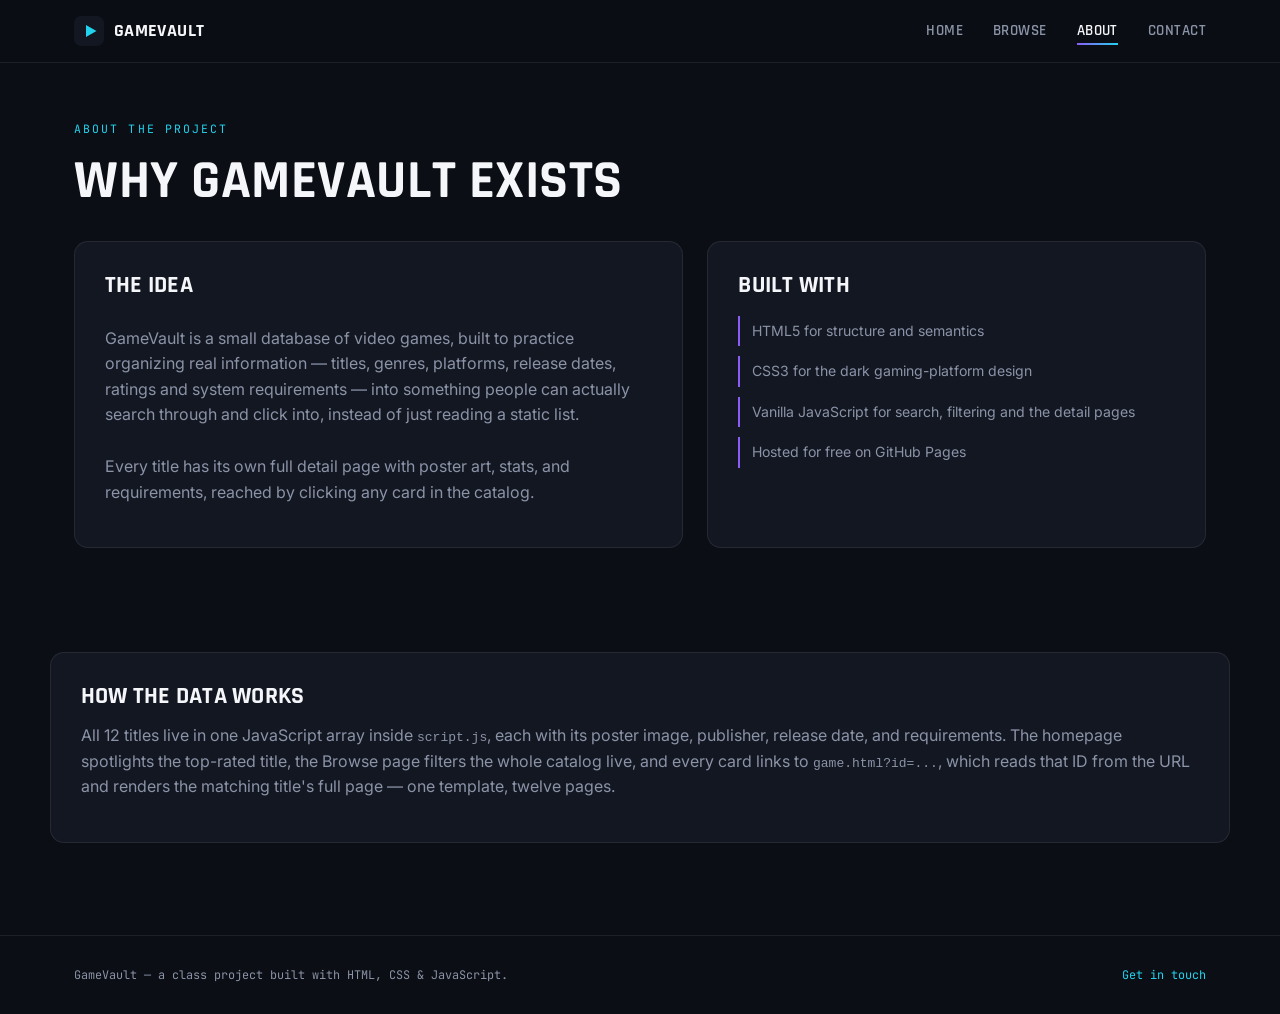
==== commit b13c3569: "Add files via upload" ====
--- a/about.html
+++ b/about.html
@@ -5,10 +5,10 @@
   <meta name="viewport" content="width=device-width, initial-scale=1.0">
   <title>About — GameVault</title>
   <meta name="description" content="What GameVault is, how it was built, and what it's for.">
-  <link rel="icon" type="image/svg+xml" href="data:image/svg+xml,%3Csvg xmlns='http://www.w3.org/2000/svg' viewBox='0 0 40 40'%3E%3Crect width='40' height='40' rx='6' fill='%231A1A1A'/%3E%3Ccircle cx='20' cy='20' r='10' fill='%23C1440E'/%3E%3C/svg%3E">
+  <link rel="icon" type="image/svg+xml" href="data:image/svg+xml,%3Csvg xmlns='http://www.w3.org/2000/svg' viewBox='0 0 40 40'%3E%3Crect width='40' height='40' rx='9' fill='%230B0E14'/%3E%3Cpolygon points='16,12 30,20 16,28' fill='%2322D3EE'/%3E%3C/svg%3E">
   <link rel="preconnect" href="https://fonts.googleapis.com">
   <link rel="preconnect" href="https://fonts.gstatic.com" crossorigin>
-  <link href="https://fonts.googleapis.com/css2?family=Inter:wght@400;500;600&family=Space+Grotesk:wght@500;600;700&family=JetBrains+Mono:wght@400;500&display=swap" rel="stylesheet">
+  <link href="https://fonts.googleapis.com/css2?family=Inter:wght@400;500;600&family=Rajdhani:wght@600;700&family=JetBrains+Mono:wght@400;500&display=swap" rel="stylesheet">
   <link rel="stylesheet" href="style.css">
 </head>
 <body>
@@ -17,8 +17,8 @@
     <nav class="nav">
       <a class="nav-brand" href="index.html">
         <svg viewBox="0 0 40 40" xmlns="http://www.w3.org/2000/svg" aria-hidden="true">
-          <rect width="40" height="40" rx="8" fill="#1A1A1A"/>
-          <circle cx="20" cy="20" r="10" fill="#C1440E"/>
+          <rect width="40" height="40" rx="9" fill="#131722"/>
+          <polygon points="16,12 30,20 16,28" fill="#22D3EE"/>
         </svg>
         <span>GameVault</span>
       </a>
@@ -41,15 +41,15 @@
         <div class="two-col" style="margin-top: 28px;">
           <div class="panel stack">
             <h2>The idea</h2>
-            <p>GameVault is a small database of video games, built to practice organizing real information — titles, genres, platforms, release years and ratings — into something people can actually search through, instead of just reading a static list.</p>
-            <p>Every entry gets its own original poster illustration, drawn as flat minimalist shapes rather than a real screenshot — game box art and screenshots belong to their publishers, so this project uses its own artwork instead.</p>
+            <p>GameVault is a small database of video games, built to practice organizing real information — titles, genres, platforms, release dates, ratings and system requirements — into something people can actually search through and click into, instead of just reading a static list.</p>
+            <p>Every title has its own full detail page with poster art, stats, and requirements, reached by clicking any card in the catalog.</p>
           </div>
           <div class="panel">
             <h2>Built with</h2>
             <ul class="tech-list">
               <li>HTML5 for structure and semantics</li>
-              <li>CSS3 for the minimalist editorial design</li>
-              <li>Vanilla JavaScript for search, filtering and the details modal</li>
+              <li>CSS3 for the dark gaming-platform design</li>
+              <li>Vanilla JavaScript for search, filtering and the detail pages</li>
               <li>Hosted for free on GitHub Pages</li>
             </ul>
           </div>
@@ -60,7 +60,7 @@
     <section>
       <div class="container panel">
         <h2>How the data works</h2>
-        <p>All 12 titles, along with their poster artwork, live in one JavaScript array inside <code>script.js</code>. The homepage pulls the four highest-rated entries, and the Browse page renders every entry and filters it live as you type or change the dropdowns — no page reloads, no backend server.</p>
+        <p>All 12 titles live in one JavaScript array inside <code>script.js</code>, each with its poster image, publisher, release date, and requirements. The homepage spotlights the top-rated title, the Browse page filters the whole catalog live, and every card links to <code>game.html?id=...</code>, which reads that ID from the URL and renders the matching title's full page — one template, twelve pages.</p>
       </div>
     </section>
   </main>
--- a/style.css
+++ b/style.css
@@ -1,19 +1,23 @@
 /* =========================================================
-   GAMEVAULT — minimalist edition
-   Editorial poster-gallery design
+   GAMEVAULT — gaming platform edition
+   Dark, high-contrast catalog with a spotlight hero
    ========================================================= */
 
 :root {
-  --bg: #FAFAF7;
-  --surface: #FFFFFF;
-  --ink: #1A1A1A;
-  --muted: #767267;
-  --accent: #C1440E;
-  --border: #E6E3DA;
-  --font-display: 'Space Grotesk', system-ui, sans-serif;
+  --bg: #0B0E14;
+  --surface: #131722;
+  --surface-2: #1A2030;
+  --ink: #F5F6FA;
+  --muted: #8B93A7;
+  --accent-violet: #8B5CF6;
+  --accent-cyan: #22D3EE;
+  --accent-pink: #F472B6;
+  --border: rgba(255, 255, 255, 0.08);
+  --gradient: linear-gradient(90deg, var(--accent-violet), var(--accent-cyan));
+  --font-display: 'Rajdhani', sans-serif;
   --font-body: 'Inter', system-ui, -apple-system, sans-serif;
   --font-mono: 'JetBrains Mono', monospace;
-  --radius: 6px;
+  --radius: 10px;
 }
 
 * { box-sizing: border-box; }
@@ -46,30 +50,37 @@
 
 h1, h2, h3 {
   font-family: var(--font-display);
-  font-weight: 600;
-  line-height: 1.25;
-  letter-spacing: -0.01em;
+  font-weight: 700;
+  line-height: 1.15;
+  letter-spacing: 0.01em;
   margin: 0 0 12px;
 }
 
-h1 { font-size: clamp(1.9rem, 3.6vw, 2.8rem); }
-h2 { font-size: 1.3rem; }
-h3 { font-size: 1rem; }
+h1 { font-size: clamp(2.1rem, 4.4vw, 3.4rem); text-transform: uppercase; }
+h2 { font-size: 1.5rem; text-transform: uppercase; }
+h3 { font-size: 1.1rem; }
 
 p { color: var(--muted); margin: 0 0 12px; }
 
+.gradient-text {
+  background: var(--gradient);
+  -webkit-background-clip: text;
+  background-clip: text;
+  color: transparent;
+}
+
 .eyebrow {
   font-family: var(--font-mono);
   font-size: 0.72rem;
-  letter-spacing: 0.14em;
-  text-transform: uppercase;
-  color: var(--accent);
+  letter-spacing: 0.18em;
+  text-transform: uppercase;
+  color: var(--accent-cyan);
   display: inline-block;
-  margin-bottom: 10px;
+  margin-bottom: 12px;
 }
 
 .container {
-  max-width: 1140px;
+  max-width: 1180px;
   margin: 0 auto;
   padding: 0 24px;
 }
@@ -78,7 +89,7 @@
 button:focus-visible,
 input:focus-visible,
 select:focus-visible {
-  outline: 2px solid var(--accent);
+  outline: 2px solid var(--accent-cyan);
   outline-offset: 3px;
 }
 
@@ -92,8 +103,8 @@
   position: sticky;
   top: 0;
   z-index: 100;
-  background: rgba(250, 250, 247, 0.92);
-  backdrop-filter: blur(6px);
+  background: rgba(11, 14, 20, 0.9);
+  backdrop-filter: blur(8px);
   border-bottom: 1px solid var(--border);
 }
 
@@ -101,8 +112,8 @@
   display: flex;
   align-items: center;
   justify-content: space-between;
-  padding: 18px 24px;
-  max-width: 1140px;
+  padding: 16px 24px;
+  max-width: 1180px;
   margin: 0 auto;
 }
 
@@ -112,13 +123,14 @@
   gap: 10px;
 }
 
-.nav-brand svg { width: 24px; height: 24px; }
+.nav-brand svg { width: 30px; height: 30px; }
 
 .nav-brand span {
   font-family: var(--font-display);
   font-weight: 700;
-  font-size: 0.95rem;
-  letter-spacing: 0.01em;
+  font-size: 1.15rem;
+  letter-spacing: 0.02em;
+  text-transform: uppercase;
 }
 
 .nav-links {
@@ -127,20 +139,25 @@
   list-style: none;
   margin: 0;
   padding: 0;
-  font-size: 0.88rem;
+  font-family: var(--font-display);
+  font-weight: 600;
+  font-size: 0.92rem;
+  letter-spacing: 0.03em;
+  text-transform: uppercase;
 }
 
 .nav-links a {
   color: var(--muted);
   padding-bottom: 3px;
-  border-bottom: 1px solid transparent;
+  border-bottom: 2px solid transparent;
   transition: color 0.15s ease, border-color 0.15s ease;
 }
 
 .nav-links a:hover,
 .nav-links a[aria-current="page"] {
   color: var(--ink);
-  border-color: var(--accent);
+  border-image: var(--gradient) 1;
+  border-bottom: 2px solid var(--accent-cyan);
 }
 
 .nav-toggle {
@@ -154,7 +171,7 @@
   font-size: 0.85rem;
 }
 
-@media (max-width: 760px) {
+@media (max-width: 800px) {
   .nav-links {
     position: absolute;
     top: 100%;
@@ -171,71 +188,146 @@
   .nav-toggle { display: inline-block; }
 }
 
-/* ---------- Hero ---------- */
-.hero { padding: 72px 0 56px; }
-
-.hero h1 { max-width: 640px; }
-
-.hero p.lead {
-  max-width: 520px;
-  font-size: 1.05rem;
-}
+/* ---------- Hero / Spotlight ---------- */
+.hero {
+  padding: 56px 0 60px;
+  border-bottom: 1px solid var(--border);
+  overflow: hidden;
+}
+
+.spotlight {
+  display: grid;
+  grid-template-columns: 1.1fr 0.9fr;
+  gap: 40px;
+  align-items: center;
+}
+
+@media (max-width: 860px) {
+  .spotlight { grid-template-columns: 1fr; }
+}
+
+.spotlight h1 { margin-bottom: 16px; }
+
+.spotlight p.lead { max-width: 480px; font-size: 1.02rem; }
 
 .hero-actions {
   display: flex;
   gap: 14px;
-  margin-top: 28px;
+  margin-top: 26px;
   flex-wrap: wrap;
 }
 
 .btn {
-  font-family: var(--font-body);
-  font-weight: 500;
-  font-size: 0.9rem;
-  padding: 11px 22px;
+  font-family: var(--font-display);
+  font-weight: 600;
+  font-size: 0.92rem;
+  letter-spacing: 0.03em;
+  text-transform: uppercase;
+  padding: 12px 24px;
   border-radius: var(--radius);
   border: 1px solid transparent;
   cursor: pointer;
   display: inline-flex;
   align-items: center;
   gap: 8px;
-  transition: background 0.15s ease, color 0.15s ease, border-color 0.15s ease;
+  transition: transform 0.15s ease, box-shadow 0.15s ease, border-color 0.15s ease, background 0.15s ease;
 }
 
 .btn-primary {
-  background: var(--ink);
-  color: var(--bg);
-}
-.btn-primary:hover { background: var(--accent); }
+  background: var(--gradient);
+  color: #0B0E14;
+}
+.btn-primary:hover { box-shadow: 0 0 26px rgba(139, 92, 246, 0.45); transform: translateY(-2px); }
 
 .btn-outline {
   border-color: var(--border);
   color: var(--ink);
   background: transparent;
 }
-.btn-outline:hover { border-color: var(--ink); }
+.btn-outline:hover { border-color: var(--accent-cyan); color: var(--accent-cyan); }
 
 .hero-stats {
   display: flex;
-  gap: 40px;
-  margin-top: 48px;
+  gap: 34px;
+  margin-top: 40px;
   flex-wrap: wrap;
-  border-top: 1px solid var(--border);
-  padding-top: 24px;
 }
 
 .hero-stats div strong {
   display: block;
   font-family: var(--font-display);
-  font-size: 1.4rem;
+  font-size: 1.6rem;
+  color: var(--ink);
 }
 .hero-stats div span {
-  font-size: 0.78rem;
+  font-family: var(--font-mono);
+  font-size: 0.72rem;
+  color: var(--muted);
+  text-transform: uppercase;
+  letter-spacing: 0.06em;
+}
+
+.spotlight-poster {
+  position: relative;
+  border-radius: 14px;
+  overflow: hidden;
+  aspect-ratio: 3 / 4;
+  max-width: 340px;
+  margin: 0 auto;
+  border: 1px solid var(--border);
+  box-shadow: 0 30px 60px rgba(0, 0, 0, 0.5);
+}
+
+.spotlight-poster img {
+  width: 100%;
+  height: 100%;
+  object-fit: cover;
+}
+
+.spotlight-poster::after {
+  content: "";
+  position: absolute;
+  inset: 0;
+  background: linear-gradient(to top, rgba(11, 14, 20, 0.85), transparent 45%);
+}
+
+.spotlight-badge {
+  position: absolute;
+  top: 14px;
+  left: 14px;
+  z-index: 2;
+  background: rgba(11, 14, 20, 0.75);
+  border: 1px solid var(--border);
+  border-radius: 999px;
+  padding: 6px 12px;
+  font-family: var(--font-mono);
+  font-size: 0.72rem;
+  color: var(--accent-cyan);
+  backdrop-filter: blur(4px);
+}
+
+.spotlight-caption {
+  position: absolute;
+  bottom: 14px;
+  left: 14px;
+  right: 14px;
+  z-index: 2;
+}
+
+.spotlight-caption h3 {
+  margin: 0;
+  font-size: 1.1rem;
+  color: var(--ink);
+}
+
+.spotlight-caption span {
+  font-family: var(--font-mono);
+  font-size: 0.72rem;
   color: var(--muted);
 }
 
 /* ---------- Section shell ---------- */
-section { padding: 48px 0; }
+section { padding: 52px 0; }
 
 .section-head {
   display: flex;
@@ -246,68 +338,100 @@
   flex-wrap: wrap;
 }
 
-.section-head h2 { margin: 0; }
-
-/* ---------- Poster cards ---------- */
+.section-head h2 {
+  margin: 0;
+  position: relative;
+  padding-bottom: 10px;
+}
+.section-head h2::after {
+  content: "";
+  position: absolute;
+  left: 0;
+  bottom: 0;
+  width: 54px;
+  height: 3px;
+  background: var(--gradient);
+  border-radius: 2px;
+}
+
+/* ---------- Game cards ---------- */
 .game-grid {
   display: grid;
   grid-template-columns: repeat(auto-fill, minmax(220px, 1fr));
-  gap: 26px 22px;
-}
-
-.poster-card {
-  background: none;
-  border: none;
-  padding: 0;
-  text-align: left;
-  cursor: pointer;
+  gap: 24px 20px;
+}
+
+.game-card {
+  display: block;
+  color: var(--ink);
   font-family: var(--font-body);
-  color: var(--ink);
-  width: 100%;
-}
-
-.poster-frame {
+}
+
+.card-frame {
+  position: relative;
   aspect-ratio: 3 / 4;
   border-radius: var(--radius);
   overflow: hidden;
   border: 1px solid var(--border);
-  transition: transform 0.18s ease, box-shadow 0.18s ease;
-}
-
-.poster-frame svg { width: 100%; height: 100%; }
-
-.poster-card:hover .poster-frame,
-.poster-card:focus-visible .poster-frame {
-  transform: translateY(-4px);
-  box-shadow: 0 10px 28px rgba(26, 26, 26, 0.12);
-}
-
-.poster-info { padding: 12px 2px 0; }
-
-.poster-info h3 {
-  font-size: 0.92rem;
+  background: var(--surface);
+  transition: transform 0.18s ease, box-shadow 0.18s ease, border-color 0.18s ease;
+}
+
+.card-frame img {
+  width: 100%;
+  height: 100%;
+  object-fit: cover;
+  transition: transform 0.35s ease;
+}
+
+.game-card:hover .card-frame,
+.game-card:focus-visible .card-frame {
+  transform: translateY(-5px);
+  border-color: var(--accent-cyan);
+  box-shadow: 0 16px 34px rgba(34, 211, 238, 0.16);
+}
+
+.game-card:hover .card-frame img { transform: scale(1.06); }
+
+.card-rating {
+  position: absolute;
+  top: 10px;
+  right: 10px;
+  background: rgba(11, 14, 20, 0.8);
+  border: 1px solid var(--border);
+  border-radius: 999px;
+  padding: 4px 10px;
+  font-family: var(--font-mono);
+  font-size: 0.7rem;
+  color: var(--accent-pink);
+  backdrop-filter: blur(4px);
+}
+
+.card-info { padding: 12px 2px 0; }
+
+.card-info h3 {
+  font-size: 0.95rem;
   font-weight: 600;
-  margin: 0 0 4px;
-}
-
-.poster-meta {
-  font-family: var(--font-mono);
-  font-size: 0.72rem;
-  color: var(--muted);
-  display: flex;
-  align-items: center;
+  margin: 0 0 5px;
+  text-transform: none;
+  font-family: var(--font-body);
+}
+
+.card-meta {
+  font-family: var(--font-mono);
+  font-size: 0.7rem;
+  color: var(--muted);
+  display: flex;
   gap: 8px;
   flex-wrap: wrap;
 }
 
-.poster-meta .rating { color: var(--accent); }
-
 /* ---------- Filter bar ---------- */
 .filter-bar {
   display: flex;
   gap: 12px;
   flex-wrap: wrap;
-  margin-bottom: 26px;
+  margin-bottom: 24px;
   padding-bottom: 22px;
   border-bottom: 1px solid var(--border);
 }
@@ -319,7 +443,7 @@
   color: var(--ink);
   font-family: var(--font-body);
   font-size: 0.88rem;
-  padding: 10px 12px;
+  padding: 11px 13px;
   border-radius: var(--radius);
 }
 
@@ -340,93 +464,31 @@
   display: none;
 }
 
-/* ---------- Modal ---------- */
-.modal-overlay {
-  position: fixed;
-  inset: 0;
-  background: rgba(26, 26, 26, 0.55);
-  display: none;
+/* ---------- Pills / tags ---------- */
+.pill {
+  display: inline-flex;
   align-items: center;
-  justify-content: center;
-  z-index: 200;
-  padding: 20px;
-}
-
-.modal-overlay.open { display: flex; }
-
-.modal {
+  gap: 6px;
+  font-family: var(--font-mono);
+  font-size: 0.72rem;
+  padding: 5px 12px;
+  border-radius: 999px;
+  border: 1px solid var(--border);
+  color: var(--muted);
   background: var(--surface);
-  border-radius: 10px;
-  max-width: 520px;
-  width: 100%;
-  max-height: 85vh;
-  overflow-y: auto;
-  position: relative;
-  display: grid;
-  grid-template-columns: 160px 1fr;
-  gap: 0;
-}
-
-@media (max-width: 560px) {
-  .modal { grid-template-columns: 1fr; }
-}
-
-.modal-poster {
-  aspect-ratio: 3 / 4;
-}
-.modal-poster svg { width: 100%; height: 100%; }
-
-.modal-body { padding: 26px 26px 26px 20px; position: relative; }
-
-.modal-close {
-  position: absolute;
-  top: 12px;
-  right: 12px;
-  background: var(--surface);
-  border: 1px solid var(--border);
-  color: var(--muted);
-  border-radius: 50%;
-  width: 30px;
-  height: 30px;
-  cursor: pointer;
-  font-size: 0.85rem;
-}
-.modal-close:hover { color: var(--accent); border-color: var(--accent); }
-
-.modal-body h3 { font-size: 1.15rem; margin: 4px 0 6px; padding-right: 30px; }
-
-.modal-body .rating {
-  font-family: var(--font-mono);
-  color: var(--accent);
-  font-size: 0.85rem;
-  margin-bottom: 10px;
-}
-
-.modal-facts {
-  display: grid;
-  grid-template-columns: 1fr 1fr;
-  gap: 12px;
-  margin: 16px 0 0;
-  font-size: 0.82rem;
-  border-top: 1px solid var(--border);
-  padding-top: 16px;
-}
-
-.modal-facts dt {
-  font-family: var(--font-mono);
-  color: var(--muted);
-  text-transform: uppercase;
-  letter-spacing: 0.04em;
-  font-size: 0.65rem;
-}
-.modal-facts dd { margin: 2px 0 0; color: var(--ink); }
-
-/* ---------- About / Contact ---------- */
+}
+
+.pill-accent {
+  color: var(--accent-cyan);
+  border-color: rgba(34, 211, 238, 0.35);
+}
+
+/* ---------- Panels (about / contact) ---------- */
 .panel {
   background: var(--surface);
   border: 1px solid var(--border);
-  border-radius: 10px;
-  padding: 28px;
+  border-radius: 14px;
+  padding: 30px;
 }
 
 .two-col {
@@ -437,7 +499,6 @@
 
 @media (max-width: 800px) {
   .two-col { grid-template-columns: 1fr; }
-  .modal-facts { grid-template-columns: 1fr; }
 }
 
 .stack { display: flex; flex-direction: column; gap: 14px; }
@@ -452,7 +513,7 @@
 }
 
 .tech-list li {
-  border-left: 2px solid var(--accent);
+  border-left: 2px solid var(--accent-violet);
   padding: 4px 12px;
   color: var(--muted);
 }
@@ -496,13 +557,150 @@
 
 .contact-info .item strong {
   display: block;
-  color: var(--accent);
+  color: var(--accent-cyan);
   font-family: var(--font-mono);
   font-size: 0.72rem;
   text-transform: uppercase;
   letter-spacing: 0.05em;
   margin-bottom: 4px;
 }
+
+/* ---------- Game detail page ---------- */
+.back-link {
+  display: inline-flex;
+  align-items: center;
+  gap: 6px;
+  font-family: var(--font-mono);
+  font-size: 0.8rem;
+  color: var(--muted);
+  margin-bottom: 24px;
+}
+.back-link:hover { color: var(--accent-cyan); }
+
+.detail-grid {
+  display: grid;
+  grid-template-columns: 320px 1fr;
+  gap: 40px;
+}
+
+@media (max-width: 800px) {
+  .detail-grid { grid-template-columns: 1fr; }
+}
+
+.detail-poster {
+  border-radius: 14px;
+  overflow: hidden;
+  aspect-ratio: 3 / 4;
+  border: 1px solid var(--border);
+  box-shadow: 0 24px 50px rgba(0, 0, 0, 0.45);
+  position: sticky;
+  top: 90px;
+  align-self: start;
+}
+
+.detail-poster img { width: 100%; height: 100%; object-fit: cover; }
+
+.detail-tags {
+  display: flex;
+  gap: 8px;
+  flex-wrap: wrap;
+  margin-bottom: 16px;
+}
+
+.detail-rating {
+  font-family: var(--font-mono);
+  color: var(--accent-pink);
+  font-size: 1rem;
+  margin-bottom: 18px;
+}
+
+.detail-description {
+  font-size: 1.02rem;
+  color: var(--ink);
+  opacity: 0.85;
+  max-width: 640px;
+  margin-bottom: 34px;
+}
+
+.fact-grid {
+  display: grid;
+  grid-template-columns: repeat(2, 1fr);
+  gap: 18px;
+  margin-bottom: 40px;
+}
+
+@media (max-width: 560px) {
+  .fact-grid { grid-template-columns: 1fr; }
+}
+
+.fact-card {
+  background: var(--surface);
+  border: 1px solid var(--border);
+  border-radius: var(--radius);
+  padding: 16px 18px;
+}
+
+.fact-card dt {
+  font-family: var(--font-mono);
+  font-size: 0.68rem;
+  color: var(--muted);
+  text-transform: uppercase;
+  letter-spacing: 0.06em;
+  margin-bottom: 4px;
+}
+.fact-card dd { margin: 0; font-size: 0.95rem; }
+
+.req-table {
+  width: 100%;
+  border-collapse: collapse;
+  background: var(--surface);
+  border: 1px solid var(--border);
+  border-radius: var(--radius);
+  overflow: hidden;
+}
+
+.req-table tr:not(:last-child) td { border-bottom: 1px solid var(--border); }
+
+.req-table td {
+  padding: 13px 18px;
+  font-size: 0.9rem;
+}
+
+.req-table td:first-child {
+  font-family: var(--font-mono);
+  font-size: 0.72rem;
+  color: var(--muted);
+  text-transform: uppercase;
+  letter-spacing: 0.05em;
+  width: 160px;
+}
+
+.req-note {
+  font-family: var(--font-mono);
+  font-size: 0.7rem;
+  color: var(--muted);
+  margin-top: 12px;
+}
+
+.detail-nav {
+  display: flex;
+  justify-content: space-between;
+  gap: 16px;
+  margin-top: 48px;
+  padding-top: 24px;
+  border-top: 1px solid var(--border);
+  flex-wrap: wrap;
+}
+
+.detail-nav a {
+  font-family: var(--font-mono);
+  font-size: 0.8rem;
+  color: var(--muted);
+  display: flex;
+  align-items: center;
+  gap: 6px;
+}
+.detail-nav a:hover { color: var(--accent-cyan); }
 
 /* ---------- Footer ---------- */
 .site-footer {
@@ -522,4 +720,4 @@
   color: var(--muted);
 }
 
-.footer-row a { color: var(--accent); }
+.footer-row a { color: var(--accent-cyan); }
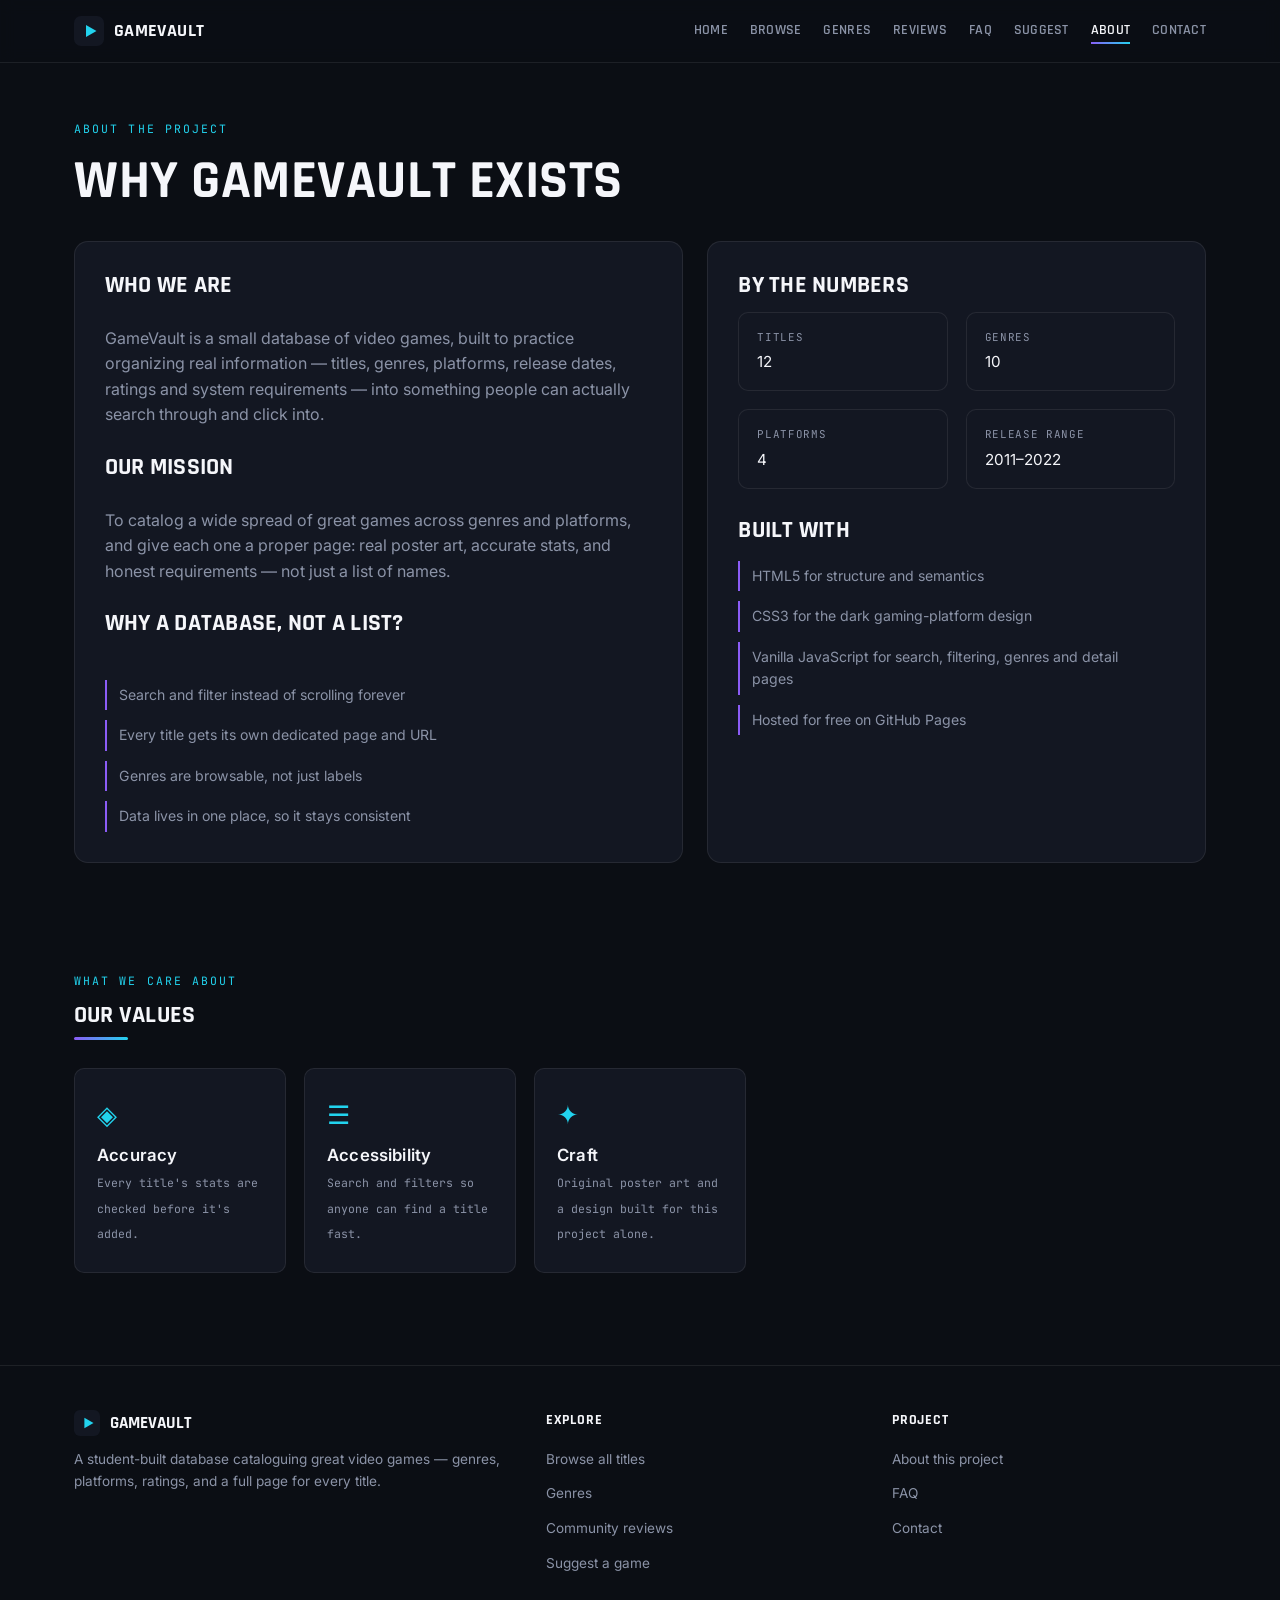
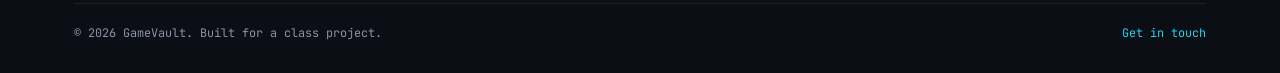
==== commit da84a74b: "Add files via upload" ====
--- a/about.html
+++ b/about.html
@@ -26,6 +26,10 @@
       <ul class="nav-links" id="nav-links">
         <li><a href="index.html">Home</a></li>
         <li><a href="games.html">Browse</a></li>
+        <li><a href="genres.html">Genres</a></li>
+        <li><a href="reviews.html">Reviews</a></li>
+        <li><a href="faq.html">FAQ</a></li>
+        <li><a href="submit.html">Suggest</a></li>
         <li><a href="about.html" aria-current="page">About</a></li>
         <li><a href="contact.html">Contact</a></li>
       </ul>
@@ -40,16 +44,32 @@
 
         <div class="two-col" style="margin-top: 28px;">
           <div class="panel stack">
-            <h2>The idea</h2>
-            <p>GameVault is a small database of video games, built to practice organizing real information — titles, genres, platforms, release dates, ratings and system requirements — into something people can actually search through and click into, instead of just reading a static list.</p>
-            <p>Every title has its own full detail page with poster art, stats, and requirements, reached by clicking any card in the catalog.</p>
+            <h2>Who We Are</h2>
+            <p>GameVault is a small database of video games, built to practice organizing real information — titles, genres, platforms, release dates, ratings and system requirements — into something people can actually search through and click into.</p>
+            <h2>Our Mission</h2>
+            <p>To catalog a wide spread of great games across genres and platforms, and give each one a proper page: real poster art, accurate stats, and honest requirements — not just a list of names.</p>
+            <h2>Why a Database, Not a List?</h2>
+            <ul class="tech-list">
+              <li>Search and filter instead of scrolling forever</li>
+              <li>Every title gets its own dedicated page and URL</li>
+              <li>Genres are browsable, not just labels</li>
+              <li>Data lives in one place, so it stays consistent</li>
+            </ul>
           </div>
+
           <div class="panel">
-            <h2>Built with</h2>
+            <h2>By the Numbers</h2>
+            <div class="fact-grid" style="margin-bottom: 0;">
+              <div class="fact-card"><dt>Titles</dt><dd>12</dd></div>
+              <div class="fact-card"><dt>Genres</dt><dd>10</dd></div>
+              <div class="fact-card"><dt>Platforms</dt><dd>4</dd></div>
+              <div class="fact-card"><dt>Release Range</dt><dd>2011–2022</dd></div>
+            </div>
+            <h2 style="margin-top: 28px;">Built With</h2>
             <ul class="tech-list">
               <li>HTML5 for structure and semantics</li>
               <li>CSS3 for the dark gaming-platform design</li>
-              <li>Vanilla JavaScript for search, filtering and the detail pages</li>
+              <li>Vanilla JavaScript for search, filtering, genres and detail pages</li>
               <li>Hosted for free on GitHub Pages</li>
             </ul>
           </div>
@@ -58,17 +78,69 @@
     </section>
 
     <section>
-      <div class="container panel">
-        <h2>How the data works</h2>
-        <p>All 12 titles live in one JavaScript array inside <code>script.js</code>, each with its poster image, publisher, release date, and requirements. The homepage spotlights the top-rated title, the Browse page filters the whole catalog live, and every card links to <code>game.html?id=...</code>, which reads that ID from the URL and renders the matching title's full page — one template, twelve pages.</p>
+      <div class="container">
+        <div class="section-head">
+          <div>
+            <span class="eyebrow">What we care about</span>
+            <h2>Our Values</h2>
+          </div>
+        </div>
+        <div class="category-grid">
+          <div class="category-card">
+            <span class="cat-icon">◈</span>
+            <h3>Accuracy</h3>
+            <span class="cat-count">Every title's stats are checked before it's added.</span>
+          </div>
+          <div class="category-card">
+            <span class="cat-icon">☰</span>
+            <h3>Accessibility</h3>
+            <span class="cat-count">Search and filters so anyone can find a title fast.</span>
+          </div>
+          <div class="category-card">
+            <span class="cat-icon">✦</span>
+            <h3>Craft</h3>
+            <span class="cat-count">Original poster art and a design built for this project alone.</span>
+          </div>
+        </div>
       </div>
     </section>
   </main>
 
   <footer class="site-footer">
-    <div class="container footer-row">
-      <span>GameVault — a class project built with HTML, CSS &amp; JavaScript.</span>
-      <a href="contact.html">Get in touch</a>
+    <div class="container">
+      <div class="footer-grid">
+        <div class="footer-col">
+          <div class="footer-brand">
+            <svg viewBox="0 0 40 40" xmlns="http://www.w3.org/2000/svg" aria-hidden="true">
+          <rect width="40" height="40" rx="9" fill="#131722"/>
+          <polygon points="16,12 30,20 16,28" fill="#22D3EE"/>
+        </svg>
+            <span>GameVault</span>
+          </div>
+          <p>A student-built database cataloguing great video games — genres, platforms, ratings, and a full page for every title.</p>
+        </div>
+        <div class="footer-col">
+          <h4>Explore</h4>
+          <ul>
+            <li><a href="games.html">Browse all titles</a></li>
+            <li><a href="genres.html">Genres</a></li>
+            <li><a href="reviews.html">Community reviews</a></li>
+            <li><a href="submit.html">Suggest a game</a></li>
+          </ul>
+        </div>
+        <div class="footer-col">
+          <h4>Project</h4>
+          <ul>
+            <li><a href="about.html">About this project</a></li>
+            <li><a href="faq.html">FAQ</a></li>
+            <li><a href="contact.html">Contact</a></li>
+          </ul>
+        </div>
+      </div>
+      <div class="footer-row">
+        <span>&copy; 2026 GameVault. Built for a class project.</span>
+        <a href="contact.html">Get in touch</a>
+      </div>
     </div>
   </footer>
 
--- a/style.css
+++ b/style.css
@@ -135,14 +135,14 @@
 
 .nav-links {
   display: flex;
-  gap: 30px;
+  gap: 22px;
   list-style: none;
   margin: 0;
   padding: 0;
   font-family: var(--font-display);
   font-weight: 600;
-  font-size: 0.92rem;
-  letter-spacing: 0.03em;
+  font-size: 0.85rem;
+  letter-spacing: 0.02em;
   text-transform: uppercase;
 }
 
@@ -171,7 +171,7 @@
   font-size: 0.85rem;
 }
 
-@media (max-width: 800px) {
+@media (max-width: 900px) {
   .nav-links {
     position: absolute;
     top: 100%;
@@ -702,10 +702,247 @@
 }
 .detail-nav a:hover { color: var(--accent-cyan); }
 
-/* ---------- Footer ---------- */
+/* ---------- Genre category cards ---------- */
+.category-grid {
+  display: grid;
+  grid-template-columns: repeat(auto-fill, minmax(200px, 1fr));
+  gap: 18px;
+}
+
+.category-card {
+  display: block;
+  background: var(--surface);
+  border: 1px solid var(--border);
+  border-radius: var(--radius);
+  padding: 26px 22px;
+  transition: transform 0.18s ease, border-color 0.18s ease, box-shadow 0.18s ease;
+  position: relative;
+  overflow: hidden;
+}
+
+.category-card::before {
+  content: "";
+  position: absolute;
+  top: 0; left: 0; right: 0;
+  height: 3px;
+  background: var(--gradient);
+  transform: scaleX(0);
+  transform-origin: left;
+  transition: transform 0.2s ease;
+}
+
+.category-card:hover {
+  transform: translateY(-4px);
+  border-color: rgba(139, 92, 246, 0.4);
+  box-shadow: 0 14px 30px rgba(139, 92, 246, 0.12);
+}
+.category-card:hover::before { transform: scaleX(1); }
+
+.category-card .cat-icon {
+  font-family: var(--font-display);
+  font-size: 1.6rem;
+  color: var(--accent-cyan);
+  margin-bottom: 10px;
+  display: block;
+}
+
+.category-card h3 {
+  margin: 0 0 4px;
+  font-size: 1.05rem;
+  text-transform: none;
+  font-family: var(--font-body);
+  font-weight: 600;
+}
+
+.category-card .cat-count {
+  font-family: var(--font-mono);
+  font-size: 0.72rem;
+  color: var(--muted);
+}
+
+/* ---------- FAQ accordion ---------- */
+.faq-list { display: grid; gap: 12px; max-width: 760px; }
+
+.faq-item {
+  background: var(--surface);
+  border: 1px solid var(--border);
+  border-radius: var(--radius);
+  overflow: hidden;
+}
+
+.faq-question {
+  width: 100%;
+  background: none;
+  border: none;
+  color: var(--ink);
+  text-align: left;
+  padding: 18px 20px;
+  font-family: var(--font-display);
+  font-weight: 600;
+  font-size: 1rem;
+  letter-spacing: 0.01em;
+  cursor: pointer;
+  display: flex;
+  justify-content: space-between;
+  align-items: center;
+  gap: 12px;
+}
+
+.faq-question .chevron {
+  flex-shrink: 0;
+  width: 18px;
+  height: 18px;
+  transition: transform 0.2s ease;
+  color: var(--accent-cyan);
+}
+
+.faq-item.open .faq-question .chevron { transform: rotate(180deg); }
+
+.faq-answer {
+  max-height: 0;
+  overflow: hidden;
+  transition: max-height 0.25s ease;
+}
+
+.faq-answer p {
+  padding: 0 20px 18px;
+  margin: 0;
+  color: var(--muted);
+  font-size: 0.92rem;
+}
+
+/* ---------- Review / story cards ---------- */
+.review-grid {
+  display: grid;
+  grid-template-columns: repeat(auto-fill, minmax(260px, 1fr));
+  gap: 22px;
+}
+
+.review-card {
+  background: var(--surface);
+  border: 1px solid var(--border);
+  border-radius: 14px;
+  padding: 24px;
+  display: flex;
+  flex-direction: column;
+  gap: 14px;
+}
+
+.review-head {
+  display: flex;
+  align-items: center;
+  gap: 12px;
+}
+
+.review-avatar {
+  width: 40px;
+  height: 40px;
+  border-radius: 50%;
+  background: var(--gradient);
+  display: flex;
+  align-items: center;
+  justify-content: center;
+  font-family: var(--font-display);
+  font-weight: 700;
+  color: #0B0E14;
+  flex-shrink: 0;
+}
+
+.review-head strong { display: block; font-size: 0.92rem; }
+.review-head span {
+  font-family: var(--font-mono);
+  font-size: 0.7rem;
+  color: var(--muted);
+}
+
+.review-card p { color: var(--ink); opacity: 0.85; font-size: 0.92rem; margin: 0; }
+
+.review-rating { color: var(--accent-pink); font-family: var(--font-mono); font-size: 0.82rem; }
+
+/* ---------- Form pages (submit / contact) ---------- */
+.form-page .panel { max-width: 640px; margin: 0 auto; }
+
+.field-row {
+  display: grid;
+  grid-template-columns: 1fr 1fr;
+  gap: 16px;
+}
+@media (max-width: 560px) {
+  .field-row { grid-template-columns: 1fr; }
+}
+
+/* ---------- Thank you page ---------- */
+.thankyou {
+  text-align: center;
+  padding: 90px 0;
+  max-width: 560px;
+  margin: 0 auto;
+}
+
+.thankyou-icon {
+  width: 76px;
+  height: 76px;
+  border-radius: 50%;
+  background: var(--gradient);
+  display: flex;
+  align-items: center;
+  justify-content: center;
+  margin: 0 auto 26px;
+  font-size: 1.8rem;
+}
+
+.thankyou h1 { margin-bottom: 14px; }
+.thankyou p { font-size: 1.02rem; margin-bottom: 28px; }
+
+/* ---------- Footer (expanded) ---------- */
+.footer-grid {
+  display: grid;
+  grid-template-columns: 1.4fr 1fr 1fr;
+  gap: 32px;
+  padding-bottom: 28px;
+  border-bottom: 1px solid var(--border);
+  margin-bottom: 20px;
+}
+
+@media (max-width: 700px) {
+  .footer-grid { grid-template-columns: 1fr; }
+}
+
+.footer-col h4 {
+  font-family: var(--font-display);
+  font-size: 0.85rem;
+  text-transform: uppercase;
+  letter-spacing: 0.06em;
+  color: var(--ink);
+  margin: 0 0 14px;
+}
+
+.footer-col ul {
+  list-style: none;
+  padding: 0;
+  margin: 0;
+  display: grid;
+  gap: 9px;
+}
+
+.footer-col a, .footer-col p {
+  color: var(--muted);
+  font-size: 0.85rem;
+}
+.footer-col a:hover { color: var(--accent-cyan); }
+
+.footer-brand { display: flex; align-items: center; gap: 10px; margin-bottom: 12px; }
+.footer-brand svg { width: 26px; height: 26px; }
+.footer-brand span {
+  font-family: var(--font-display);
+  font-weight: 700;
+  font-size: 1.05rem;
+  text-transform: uppercase;
+}
+
 .site-footer {
   border-top: 1px solid var(--border);
-  padding: 30px 0;
+  padding: 44px 0 30px;
   margin-top: 40px;
 }
 
